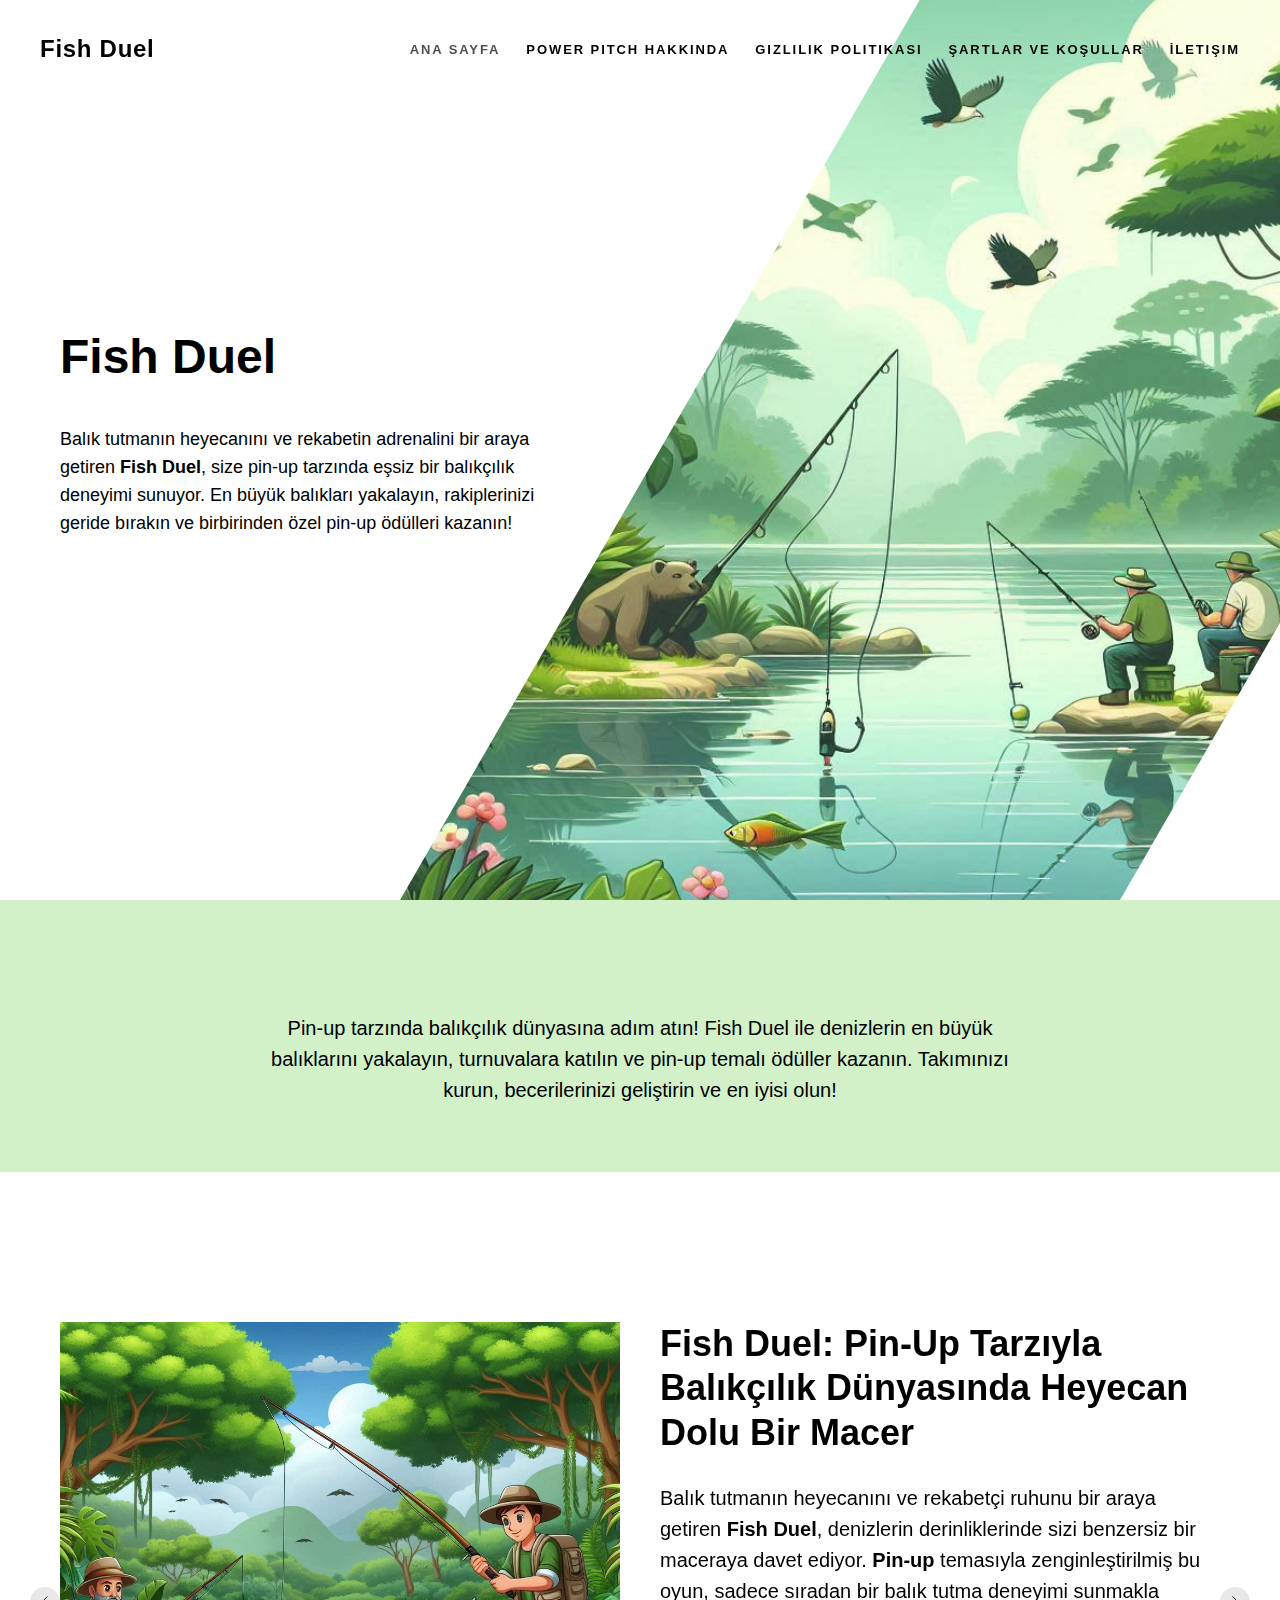
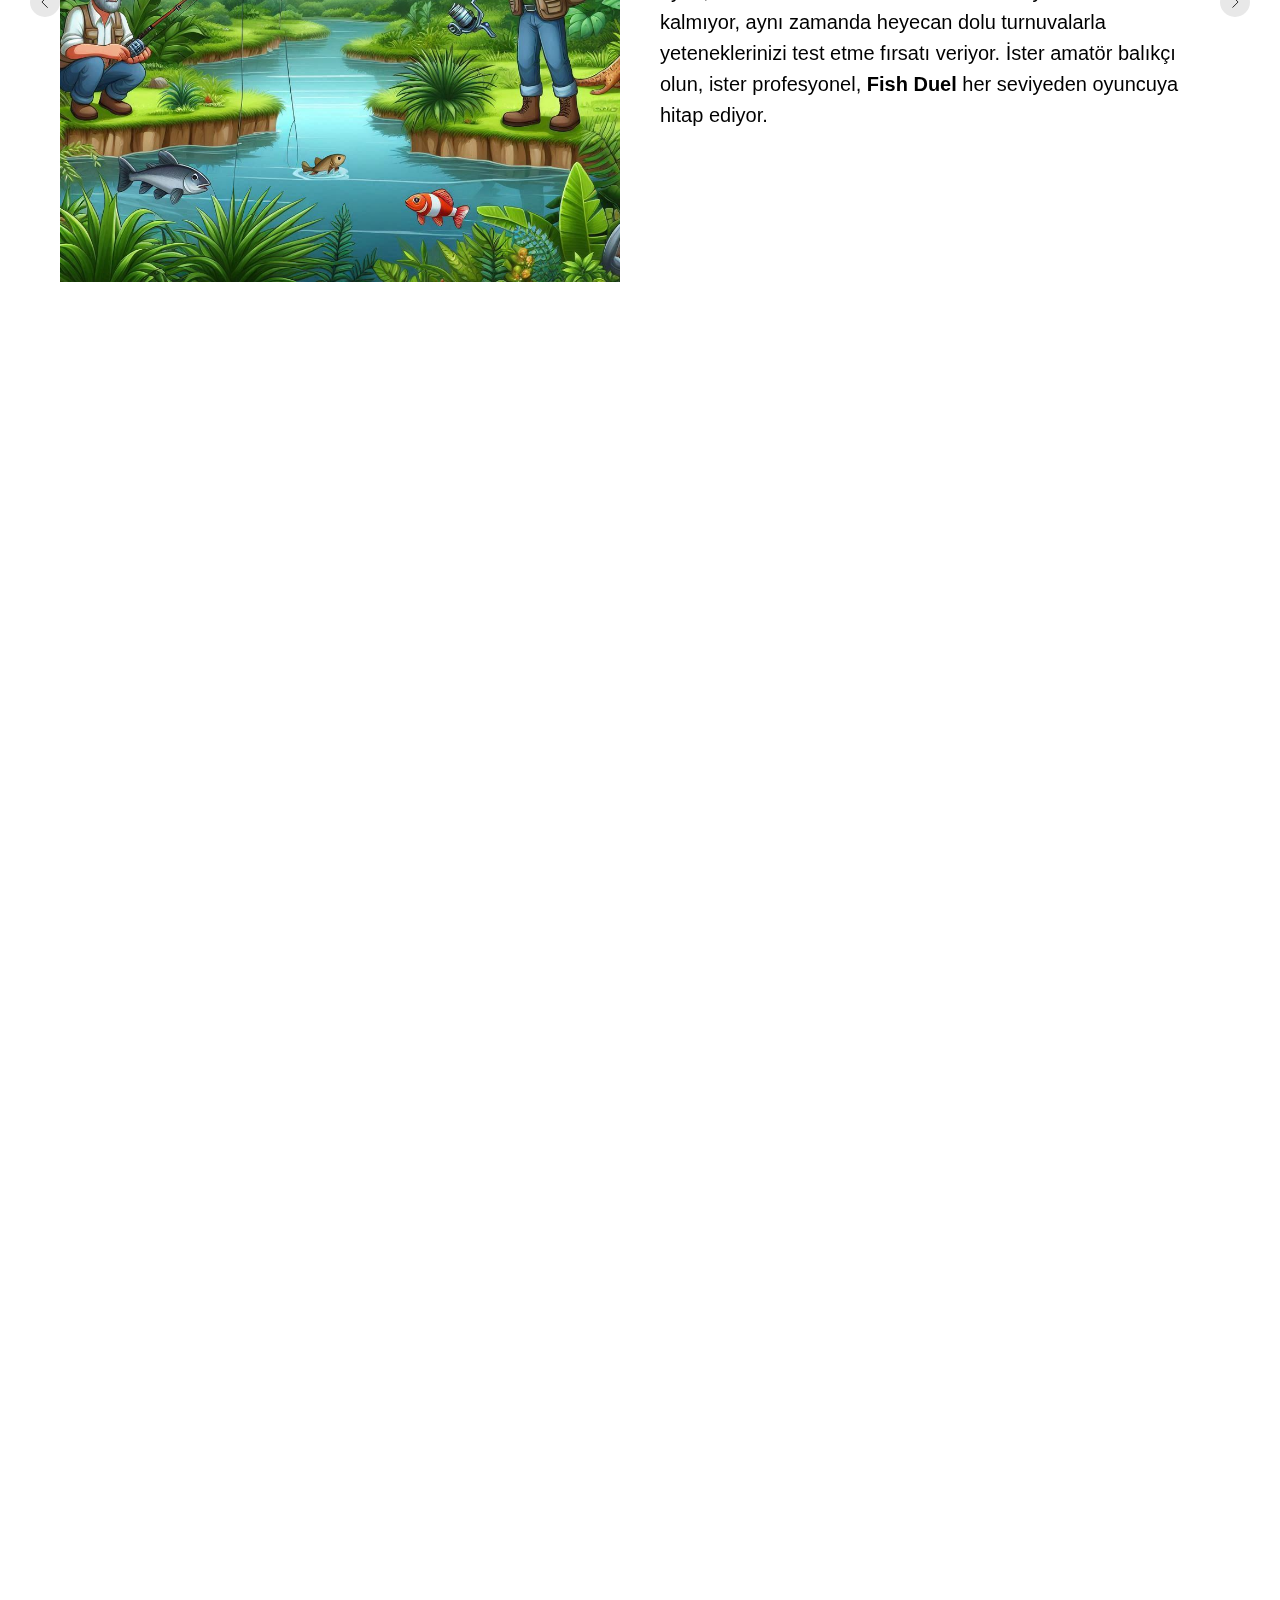
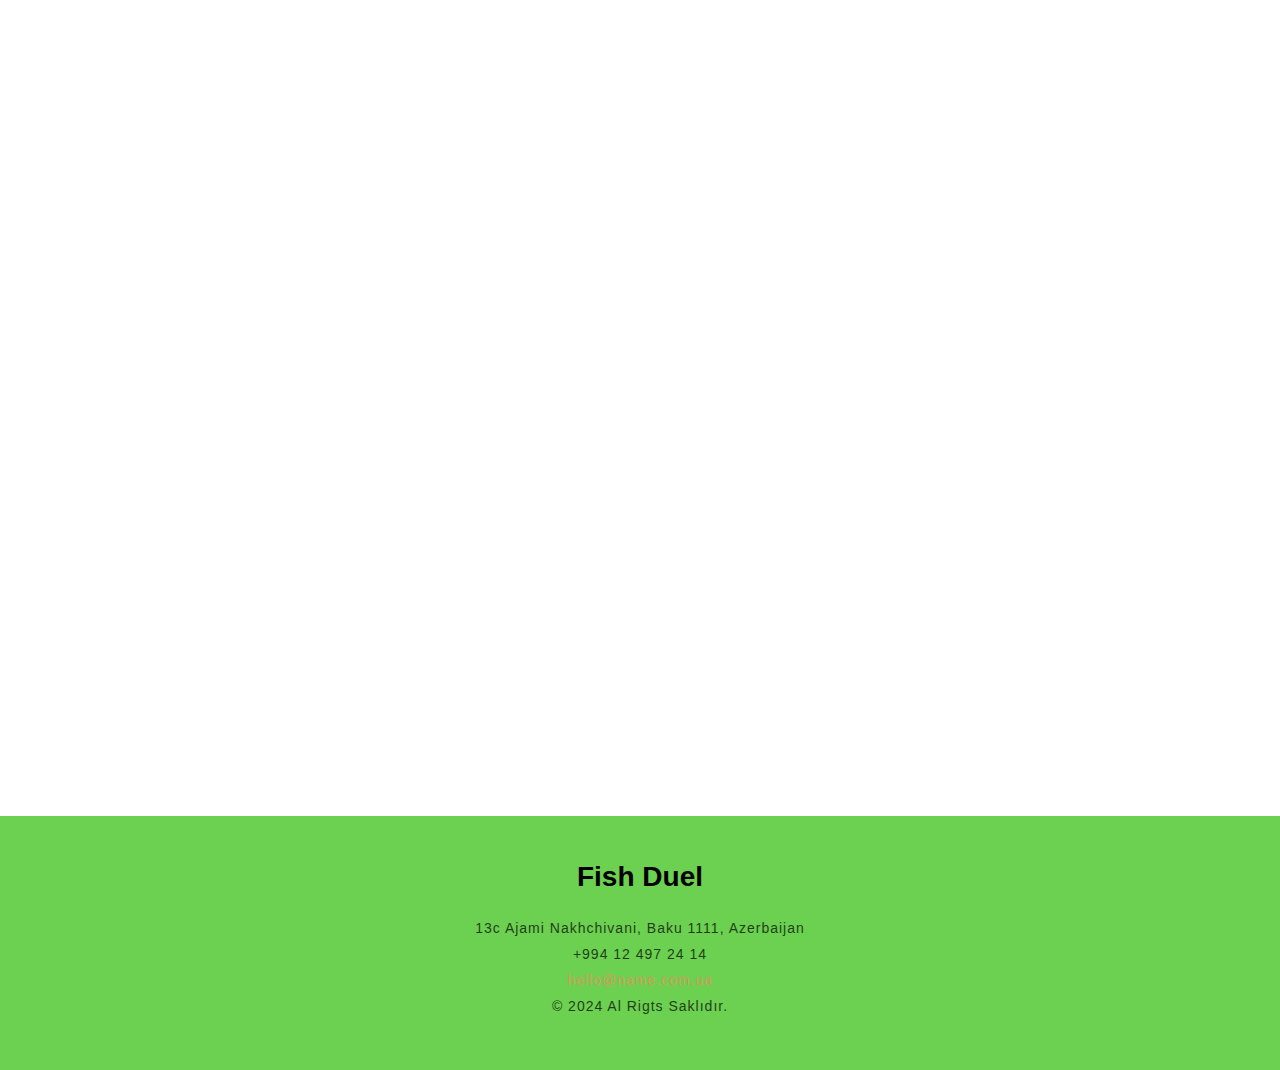
==== index.html @ fbe86669 "c" ====
<!DOCTYPE html>
<html>
<head>
    <meta charset="utf-8"/>
    <meta http-equiv="Content-Type" content="text/html; charset=utf-8"/>
    <meta name="viewport" content="width=device-width, initial-scale=1.0"/> <!--metatextblock--> <title>Fish Duel - En
    İyi Pin-Up Balık Tutma Deneyimi</title>
    <meta name="description"
          content="Balık tutmanın heyecanını ve rekabetin adrenalini bir araya getiren Fish Duel, size pin-up tarzında eşsiz bir balıkçılık deneyimi sunuyor. "/>
    <meta property="og:url" content="page56588405.html"/>
    <meta property="og:title" content="Fish Duel - En İyi Pin-Up Balık Tutma Deneyimi"/>
    <meta property="og:description"
          content="Balık tutmanın heyecanını ve rekabetin adrenalini bir araya getiren Fish Duel, size pin-up tarzında eşsiz bir balıkçılık deneyimi sunuyor. "/>
    <meta property="og:type" content="website"/>
    <meta property="og:image" content="images/tild6339-6563-4937-b735-326430343964___19.png"/>
    <link rel="canonical" href="index.html"> <!--/metatextblock-->
    <meta name="format-detection" content="telephone=no"/>
    <meta http-equiv="x-dns-prefetch-control" content="on">
    <link rel="dns-prefetch" href="https://ws.tildacdn.com">
    <link rel="apple-touch-icon" sizes="180x180" href="favicon/apple-touch-icon.png">
    <link rel="icon" type="image/png" sizes="32x32" href="favicon/favicon-48x48.png">
    <link rel="manifest" href="favicon/site.webmanifest"> <!-- Assets -->
    <script src="https://neo.tildacdn.com/js/tilda-fallback-1.0.min.js" async charset="utf-8"></script>
    <link rel="stylesheet" href="css/tilda-grid-3.0.min.css" type="text/css" media="all" onerror="this.loaderr='y';"/>
    <link rel="stylesheet" href="css/tilda-blocks-page56588405.min.css?t=1729255779" type="text/css" media="all"
          onerror="this.loaderr='y';"/>
    <link rel="stylesheet" href="css/tilda-slds-1.4.min.css" type="text/css" media="print" onload="this.media='all';"
          onerror="this.loaderr='y';"/>
    <noscript>
        <link rel="stylesheet" href="css/tilda-slds-1.4.min.css" type="text/css" media="all"/>
    </noscript>
    <link rel="stylesheet" href="css/fonts-tildasans.css" type="text/css" media="all" onerror="this.loaderr='y';"/>
    <script nomodule src="js/tilda-polyfill-1.0.min.js" charset="utf-8"></script>
    <script type="text/javascript">function t_onReady(func) {
        if (document.readyState != 'loading') {
            func();
        } else {
            document.addEventListener('DOMContentLoaded', func);
        }
    }

    function t_onFuncLoad(funcName, okFunc, time) {
        if (typeof window[funcName] === 'function') {
            okFunc();
        } else {
            setTimeout(function () {
                t_onFuncLoad(funcName, okFunc, time);
            }, (time || 100));
        }
    }</script>
    <script src="js/tilda-scripts-3.0.min.js" charset="utf-8" defer onerror="this.loaderr='y';"></script>
    <script src="js/tilda-blocks-page56588405.min.js?t=1729255779" charset="utf-8" async
            onerror="this.loaderr='y';"></script>
    <script src="js/lazyload-1.3.min.export.js" charset="utf-8" async onerror="this.loaderr='y';"></script>
    <script src="js/tilda-menu-1.0.min.js" charset="utf-8" async onerror="this.loaderr='y';"></script>
    <script src="js/tilda-slds-1.4.min.js" charset="utf-8" async onerror="this.loaderr='y';"></script>
    <script src="js/hammer.min.js" charset="utf-8" async onerror="this.loaderr='y';"></script>
    <script src="js/tilda-skiplink-1.0.min.js" charset="utf-8" async onerror="this.loaderr='y';"></script>
    <script src="js/tilda-events-1.0.min.js" charset="utf-8" async onerror="this.loaderr='y';"></script>
    <script type="text/javascript">window.dataLayer = window.dataLayer || [];</script>
    <script type="text/javascript">(function () {
        if ((/bot|google|yandex|baidu|bing|msn|duckduckbot|teoma|slurp|crawler|spider|robot|crawling|facebook/i.test(navigator.userAgent)) === false && typeof (sessionStorage) != 'undefined' && sessionStorage.getItem('visited') !== 'y' && document.visibilityState) {
            var style = document.createElement('style');
            style.type = 'text/css';
            style.innerHTML = '@media screen and (min-width: 980px) {.t-records {opacity: 0;}.t-records_animated {-webkit-transition: opacity ease-in-out .2s;-moz-transition: opacity ease-in-out .2s;-o-transition: opacity ease-in-out .2s;transition: opacity ease-in-out .2s;}.t-records.t-records_visible {opacity: 1;}}';
            document.getElementsByTagName('head')[0].appendChild(style);

            function t_setvisRecs() {
                var alr = document.querySelectorAll('.t-records');
                Array.prototype.forEach.call(alr, function (el) {
                    el.classList.add("t-records_animated");
                });
                setTimeout(function () {
                    Array.prototype.forEach.call(alr, function (el) {
                        el.classList.add("t-records_visible");
                    });
                    sessionStorage.setItem("visited", "y");
                }, 400);
            }

            document.addEventListener('DOMContentLoaded', t_setvisRecs);
        }
    })();</script>
</head>
<body class="t-body" style="margin:0;"> <!--allrecords-->
<div id="allrecords" data-tilda-export="yes" class="t-records" data-hook="blocks-collection-content-node"
     data-tilda-project-id="10777917" data-tilda-page-id="56588405"
     data-tilda-formskey="45872d6e7fbe66a2de443c7210777917" data-tilda-cookie="no" data-tilda-lazy="yes"
     data-tilda-root-zone="one">
    <div id="rec812266034" class="r t-rec" style=" " data-animationappear="off" data-record-type="230">
        <div id="nav812266034" class="t199__header t199__js__header " style="" data-menu="yes">
            <div class="t199__holder"><a class="t199__logo" href="index.html" style="">
                <div class="t199__logo-text t-title" field="title" style="">Fish Duel</div>
                <div class="t199__logo-text-mobile t-title" field="title" style="">Fish Duel</div>
            </a> <a class="t199__mmenu-toggler t199__js__menu-toggler" href="#">
                <button type="button" class="t-menuburger t-menuburger_first " aria-label="Навигационное меню"
                        aria-expanded="false"><span style="background-color:#fff;"></span> <span
                        style="background-color:#fff;"></span> <span style="background-color:#fff;"></span> <span
                        style="background-color:#fff;"></span></button>
                <script>function t_menuburger_init(recid) {
                    var rec = document.querySelector('#rec' + recid);
                    if (!rec) return;
                    var burger = rec.querySelector('.t-menuburger');
                    if (!burger) return;
                    var isSecondStyle = burger.classList.contains('t-menuburger_second');
                    if (isSecondStyle && !window.isMobile && !('ontouchend' in document)) {
                        burger.addEventListener('mouseenter', function () {
                            if (burger.classList.contains('t-menuburger-opened')) return;
                            burger.classList.remove('t-menuburger-unhovered');
                            burger.classList.add('t-menuburger-hovered');
                        });
                        burger.addEventListener('mouseleave', function () {
                            if (burger.classList.contains('t-menuburger-opened')) return;
                            burger.classList.remove('t-menuburger-hovered');
                            burger.classList.add('t-menuburger-unhovered');
                            setTimeout(function () {
                                burger.classList.remove('t-menuburger-unhovered');
                            }, 300);
                        });
                    }
                    burger.addEventListener('click', function () {
                        if (!burger.closest('.tmenu-mobile') && !burger.closest('.t450__burger_container') && !burger.closest('.t466__container') && !burger.closest('.t204__burger') && !burger.closest('.t199__js__menu-toggler')) {
                            burger.classList.toggle('t-menuburger-opened');
                            burger.classList.remove('t-menuburger-unhovered');
                        }
                    });
                    var menu = rec.querySelector('[data-menu="yes"]');
                    if (!menu) return;
                    var menuLinks = menu.querySelectorAll('.t-menu__link-item');
                    var submenuClassList = ['t978__menu-link_hook', 't978__tm-link', 't966__tm-link', 't794__tm-link', 't-menusub__target-link'];
                    Array.prototype.forEach.call(menuLinks, function (link) {
                        link.addEventListener('click', function () {
                            var isSubmenuHook = submenuClassList.some(function (submenuClass) {
                                return link.classList.contains(submenuClass);
                            });
                            if (isSubmenuHook) return;
                            burger.classList.remove('t-menuburger-opened');
                        });
                    });
                    menu.addEventListener('clickedAnchorInTooltipMenu', function () {
                        burger.classList.remove('t-menuburger-opened');
                    });
                }

                t_onReady(function () {
                    t_onFuncLoad('t_menuburger_init', function () {
                        t_menuburger_init('812266034');
                    });
                });</script>
                <style>.t-menuburger {
                  position: relative;
                  flex-shrink: 0;
                  width: 28px;
                  height: 20px;
                  padding: 0;
                  border: none;
                  background-color: transparent;
                  outline: none;
                  -webkit-transform: rotate(0deg);
                  transform: rotate(0deg);
                  transition: transform .5s ease-in-out;
                  cursor: pointer;
                  z-index: 999;
                }

                .t-menuburger span {
                  display: block;
                  position: absolute;
                  width: 100%;
                  opacity: 1;
                  left: 0;
                  -webkit-transform: rotate(0deg);
                  transform: rotate(0deg);
                  transition: .25s ease-in-out;
                  height: 3px;
                  background-color: #000;
                }

                .t-menuburger span:nth-child(1) {
                  top: 0px;
                }

                .t-menuburger span:nth-child(2), .t-menuburger span:nth-child(3) {
                  top: 8px;
                }

                .t-menuburger span:nth-child(4) {
                  top: 16px;
                }

                .t-menuburger__big {
                  width: 42px;
                  height: 32px;
                }

                .t-menuburger__big span {
                  height: 5px;
                }

                .t-menuburger__big span:nth-child(2), .t-menuburger__big span:nth-child(3) {
                  top: 13px;
                }

                .t-menuburger__big span:nth-child(4) {
                  top: 26px;
                }

                .t-menuburger__small {
                  width: 22px;
                  height: 14px;
                }

                .t-menuburger__small span {
                  height: 2px;
                }

                .t-menuburger__small span:nth-child(2), .t-menuburger__small span:nth-child(3) {
                  top: 6px;
                }

                .t-menuburger__small span:nth-child(4) {
                  top: 12px;
                }

                .t-menuburger-opened span:nth-child(1) {
                  top: 8px;
                  width: 0%;
                  left: 50%;
                }

                .t-menuburger-opened span:nth-child(2) {
                  -webkit-transform: rotate(45deg);
                  transform: rotate(45deg);
                }

                .t-menuburger-opened span:nth-child(3) {
                  -webkit-transform: rotate(-45deg);
                  transform: rotate(-45deg);
                }

                .t-menuburger-opened span:nth-child(4) {
                  top: 8px;
                  width: 0%;
                  left: 50%;
                }

                .t-menuburger-opened.t-menuburger__big span:nth-child(1) {
                  top: 6px;
                }

                .t-menuburger-opened.t-menuburger__big span:nth-child(4) {
                  top: 18px;
                }

                .t-menuburger-opened.t-menuburger__small span:nth-child(1), .t-menuburger-opened.t-menuburger__small span:nth-child(4) {
                  top: 6px;
                }

                @media (hover),(min-width: 0\0
                ) {
                  .t-menuburger_first:hover span:nth-child(1) {
                    transform: translateY(1px);
                  }

                  .t-menuburger_first:hover span:nth-child(4) {
                    transform: translateY(-1px);
                  }

                  .t-menuburger_first.t-menuburger__big:hover span:nth-child(1) {
                    transform: translateY(3px);
                  }

                  .t-menuburger_first.t-menuburger__big:hover span:nth-child(4) {
                    transform: translateY(-3px);
                  }
                }

                .t-menuburger_second span:nth-child(2), .t-menuburger_second span:nth-child(3) {
                  width: 80%;
                  left: 20%;
                  right: 0;
                }

                @media (hover),(min-width: 0\0
                ) {
                  .t-menuburger_second.t-menuburger-hovered span:nth-child(2), .t-menuburger_second.t-menuburger-hovered span:nth-child(3) {
                    animation: t-menuburger-anim 0.3s ease-out normal forwards;
                  }

                  .t-menuburger_second.t-menuburger-unhovered span:nth-child(2), .t-menuburger_second.t-menuburger-unhovered span:nth-child(3) {
                    animation: t-menuburger-anim2 0.3s ease-out normal forwards;
                  }
                }

                .t-menuburger_second.t-menuburger-opened span:nth-child(2), .t-menuburger_second.t-menuburger-opened span:nth-child(3) {
                  left: 0;
                  right: 0;
                  width: 100% !important;
                }

                .t-menuburger_third span:nth-child(4) {
                  width: 70%;
                  left: unset;
                  right: 0;
                }

                @media (hover),(min-width: 0\0
                ) {
                  .t-menuburger_third:not(.t-menuburger-opened):hover span:nth-child(4) {
                    width: 100%;
                  }
                }

                .t-menuburger_third.t-menuburger-opened span:nth-child(4) {
                  width: 0 !important;
                  right: 50%;
                }

                .t-menuburger_fourth {
                  height: 12px;
                }

                .t-menuburger_fourth.t-menuburger__small {
                  height: 8px;
                }

                .t-menuburger_fourth.t-menuburger__big {
                  height: 18px;
                }

                .t-menuburger_fourth span:nth-child(2), .t-menuburger_fourth span:nth-child(3) {
                  top: 4px;
                  opacity: 0;
                }

                .t-menuburger_fourth span:nth-child(4) {
                  top: 8px;
                }

                .t-menuburger_fourth.t-menuburger__small span:nth-child(2), .t-menuburger_fourth.t-menuburger__small span:nth-child(3) {
                  top: 3px;
                }

                .t-menuburger_fourth.t-menuburger__small span:nth-child(4) {
                  top: 6px;
                }

                .t-menuburger_fourth.t-menuburger__small span:nth-child(2), .t-menuburger_fourth.t-menuburger__small span:nth-child(3) {
                  top: 3px;
                }

                .t-menuburger_fourth.t-menuburger__small span:nth-child(4) {
                  top: 6px;
                }

                .t-menuburger_fourth.t-menuburger__big span:nth-child(2), .t-menuburger_fourth.t-menuburger__big span:nth-child(3) {
                  top: 6px;
                }

                .t-menuburger_fourth.t-menuburger__big span:nth-child(4) {
                  top: 12px;
                }

                @media (hover),(min-width: 0\0
                ) {
                  .t-menuburger_fourth:not(.t-menuburger-opened):hover span:nth-child(1) {
                    transform: translateY(1px);
                  }

                  .t-menuburger_fourth:not(.t-menuburger-opened):hover span:nth-child(4) {
                    transform: translateY(-1px);
                  }

                  .t-menuburger_fourth.t-menuburger__big:not(.t-menuburger-opened):hover span:nth-child(1) {
                    transform: translateY(3px);
                  }

                  .t-menuburger_fourth.t-menuburger__big:not(.t-menuburger-opened):hover span:nth-child(4) {
                    transform: translateY(-3px);
                  }
                }

                .t-menuburger_fourth.t-menuburger-opened span:nth-child(1), .t-menuburger_fourth.t-menuburger-opened span:nth-child(4) {
                  top: 4px;
                }

                .t-menuburger_fourth.t-menuburger-opened span:nth-child(2), .t-menuburger_fourth.t-menuburger-opened span:nth-child(3) {
                  opacity: 1;
                }

                @keyframes t-menuburger-anim {
                  0% {
                    width: 80%;
                    left: 20%;
                    right: 0;
                  }
                  50% {
                    width: 100%;
                    left: 0;
                    right: 0;
                  }
                  100% {
                    width: 80%;
                    left: 0;
                    right: 20%;
                  }
                }

                @keyframes t-menuburger-anim2 {
                  0% {
                    width: 80%;
                    left: 0;
                  }
                  50% {
                    width: 100%;
                    right: 0;
                    left: 0;
                  }
                  100% {
                    width: 80%;
                    left: 20%;
                    right: 0;
                  }
                }</style>
            </a>
                <div class="t199__mmenu t199__js__menu">
                    <nav class="t199__menu">
                        <ul role="list" class="t199__menu-items t-menu__list">
                            <li class="t199__menu-item-wrap"><a class="t199__menu-item t-title t-menu__link-item"
                                                                href="index.html" data-menu-submenu-hook="">Ana Sayfa</a></li>
                            <li class="t199__menu-item-wrap"><a class="t199__menu-item t-title t-menu__link-item"
                                                                href="#about" data-menu-submenu-hook="">Power Pitch
                                Hakkında</a></li>
                            <li class="t199__menu-item-wrap"><a class="t199__menu-item t-title t-menu__link-item"
                                                                href="policy.html" data-menu-submenu-hook="">Gizlilik
                                Politikası</a></li>
                            <li class="t199__menu-item-wrap"><a class="t199__menu-item t-title t-menu__link-item"
                                                                href="terms.html" data-menu-submenu-hook="">Şartlar ve
                                koşullar</a></li>
                            <li class="t199__menu-item-wrap"><a class="t199__menu-item t-title t-menu__link-item"
                                                                href="#contact" data-menu-submenu-hook="">İletişim</a></li>
                        </ul>
                    </nav>
                </div>
            </div>
        </div>
        <script>t_onReady(function () {
            t_onFuncLoad('t199_showMenu', function () {
                t199_showMenu('812266034');
            });
            t_onFuncLoad('t199_positionHeader', function () {
                t199_positionHeader('812266034');
            });
            t_onFuncLoad('t_menu__interactFromKeyboard', function () {
                t_menu__interactFromKeyboard('812266034');
            });
            t_onFuncLoad('t_menu__highlightActiveLinks', function () {
                t_menu__highlightActiveLinks(".t199__menu-item");
            });
            t_onFuncLoad('t_menu__findAnchorLinks', function () {
                t_menu__findAnchorLinks('812266034', '.t199__menu-item');
            });
        });</script>
        <style>@media screen and (max-width: 1024px) {
        }</style>
        <style>#rec812266034 .t-menu__link-item {
        }

        @supports (overflow:-webkit-marquee) and (justify-content:inherit) {
          #rec812266034 .t-menu__link-item, #rec812266034 .t-menu__link-item.t-active {
            opacity: 1 !important;
          }
        }</style>
    </div>
    <div id="rec812280394" class="r t-rec" style=" " data-animationappear="off" data-record-type="941"> <!-- t941 -->
        <div class="t941">
            <div class="t941__wrapper t-container" style="height:100vh">
                <div class="t941__content t-col">
                    <div class="t941__textwrapper">
                        <div class="t941__title t-title t-title_sm " field="title">Fish Duel</div>
                        <div class="t941__descr t-descr t-descr_sm " field="descr">Balık tutmanın heyecanını ve
                            rekabetin adrenalini bir araya getiren <strong>Fish Duel</strong>, size pin-up tarzında
                            eşsiz bir balıkçılık deneyimi sunuyor. En büyük balıkları yakalayın, rakiplerinizi geride
                            bırakın ve birbirinden özel pin-up ödülleri kazanın!
                        </div>
                    </div>
                </div>
                <div class="t941__cover-wrap">
                    <div class="t941__cover t-bgimg"
                         data-original="images/tild6437-3933-4263-b964-343935623131__designer_12.jpeg" bgimgfield="img"
                         style="background-image: url('images/tild6437-3933-4263-b964-343935623131__-__resizeb__20x__designer_12.jpeg');"
                         itemscope itemtype="http://schema.org/ImageObject">
                        <meta itemprop="image" content="images/tild6437-3933-4263-b964-343935623131__designer_12.jpeg">
                    </div>
                </div>
            </div>
        </div>
    </div>
    <div id="rec812270765" class="r t-rec t-rec_pt_105 t-rec_pb_60"
         style="padding-top:105px;padding-bottom:60px;background-color:#d2f1c9; " data-record-type="106"
         data-bg-color="#d2f1c9"> <!-- T004 -->
        <div class="t004" id="about">
            <div class="t-container t-align_center">
                <div class="t-col t-col_8 t-prefix_2">
                    <div field="text" class="t-text t-text_md ">Pin-up tarzında balıkçılık dünyasına adım atın! Fish
                        Duel ile denizlerin en büyük balıklarını yakalayın, turnuvalara katılın ve pin-up temalı ödüller
                        kazanın. Takımınızı kurun, becerilerinizi geliştirin ve en iyisi olun!
                    </div>
                </div>
            </div>
        </div>
    </div>
    <div id="rec812272349" class="r t-rec t-rec_pt_150 t-rec_pb_150" style="padding-top:150px;padding-bottom:150px; "
         data-record-type="801"> <!-- T801 -->
        <div class="t801 t801__witharrows">
            <div class="t-slds" style="visibility: hidden;" aria-roledescription="carousel" aria-label="Слайдер">
                <div class="t-slds__main t-container">
                    <ul role="list" class="t-slds__arrow_container">
                        <li class="t-slds__arrow_wrapper t-slds__arrow_wrapper-left" data-slide-direction="left">
                            <button type="button" class="t-slds__arrow t-slds__arrow-left t-slds__arrow-withbg"
                                    aria-controls="carousel_812272349" aria-disabled="false"
                                    aria-label="Предыдущий слайд"
                                    style="width: 30px; height: 30px;background-color: rgba(232,232,232,1);">
                                <div class="t-slds__arrow_body t-slds__arrow_body-left" style="width: 7px;">
                                    <svg role="presentation" focusable="false" style="display: block"
                                         viewBox="0 0 7.3 13" xmlns="http://www.w3.org/2000/svg"
                                         xmlns:xlink="http://www.w3.org/1999/xlink">
                                        <polyline
                                                fill="none" stroke="#222222"
                                                stroke-linejoin="butt" stroke-linecap="butt"
                                                stroke-width="1" points="0.5,0.5 6.5,6.5 0.5,12.5"/>
                                    </svg>
                                </div>
                            </button>
                        </li>
                        <li class="t-slds__arrow_wrapper t-slds__arrow_wrapper-right" data-slide-direction="right">
                            <button type="button" class="t-slds__arrow t-slds__arrow-right t-slds__arrow-withbg"
                                    aria-controls="carousel_812272349" aria-disabled="false"
                                    aria-label="Следующий слайд"
                                    style="width: 30px; height: 30px;background-color: rgba(232,232,232,1);">
                                <div class="t-slds__arrow_body t-slds__arrow_body-right" style="width: 7px;">
                                    <svg role="presentation" focusable="false" style="display: block"
                                         viewBox="0 0 7.3 13" xmlns="http://www.w3.org/2000/svg"
                                         xmlns:xlink="http://www.w3.org/1999/xlink">
                                        <polyline
                                                fill="none" stroke="#222222"
                                                stroke-linejoin="butt" stroke-linecap="butt"
                                                stroke-width="1" points="0.5,0.5 6.5,6.5 0.5,12.5"/>
                                    </svg>
                                </div>
                            </button>
                        </li>
                    </ul>
                    <div class="t-slds__container">
                        <div class="t-slds__items-wrapper t-slds_animated-none" id="carousel_812272349"
                             data-slider-transition="300" data-slider-with-cycle="true"
                             data-slider-correct-height="true" data-auto-correct-mobile-width="false"
                             aria-roledescription="carousel" aria-live="off">
                            <div class="t-slds__item t-slds__item_active" data-slide-index="1" role="group"
                                 aria-roledescription="slide" aria-hidden="false" aria-label="1 из 2">
                                <div class="t-container">
                                    <div class="t-col t-col_6 t801__centeredsection" itemscope
                                         itemtype="http://schema.org/ImageObject"><img class="t-slds__img t-img"
                                                                                       src="images/tild3530-3961-4536-b337-616138396231__-__empty__designer_11.jpeg"
                                                                                       data-original="images/tild3530-3961-4536-b337-616138396231__designer_11.jpeg"
                                                                                       alt="Fish Duel: Pin-Up Tarzıyla Balıkçılık Dünyasında Heyecan Dolu Bir Macer">
                                    </div>
                                    <div class="t-col t-col_6 ">
                                        <div class="t801__title t-title t-title_xxs" field="li_title__6715426411710">
                                            Fish Duel: Pin-Up Tarzıyla Balıkçılık Dünyasında Heyecan Dolu Bir Macer
                                        </div>
                                        <div class="t-text t-text_md" field="li_text__6715426411710">Balık tutmanın
                                            heyecanını ve rekabetçi ruhunu bir araya getiren <strong>Fish Duel</strong>,
                                            denizlerin derinliklerinde sizi benzersiz bir maceraya davet ediyor.
                                            <strong>Pin-up</strong> temasıyla zenginleştirilmiş bu oyun, sadece sıradan
                                            bir balık tutma deneyimi sunmakla kalmıyor, aynı zamanda heyecan dolu
                                            turnuvalarla yeteneklerinizi test etme fırsatı veriyor. İster amatör balıkçı
                                            olun, ister profesyonel, <strong>Fish Duel</strong> her seviyeden oyuncuya
                                            hitap ediyor.
                                        </div>
                                    </div>
                                </div>
                            </div>
                            <div class="t-slds__item" data-slide-index="2" role="group" aria-roledescription="slide"
                                 aria-hidden="true" aria-label="2 из 2">
                                <div class="t-container">
                                    <div class="t-col t-col_6 t801__centeredsection" itemscope
                                         itemtype="http://schema.org/ImageObject"><img class="t-slds__img t-img"
                                                                                       src="images/tild3030-3434-4465-b665-303965653737__-__empty__designer_9.jpeg"
                                                                                       data-original="images/tild3030-3434-4465-b665-303965653737__designer_9.jpeg"
                                                                                       alt="Pin-Up Tarzıyla Büyük Balıkların Peşinde">
                                    </div>
                                    <div class="t-col t-col_6 ">
                                        <div class="t801__title t-title t-title_xxs" field="li_title__6715426411711">
                                            Pin-Up Tarzıyla Büyük Balıkların Peşinde
                                        </div>
                                        <div class="t-text t-text_md" field="li_text__6715426411711">Fish Duel,
                                            oyunculara <strong>pin-up</strong> temasını balıkçılık dünyasında yaşama
                                            fırsatı sunuyor. Kendi balıkçılık ekipmanlarınızı seçin, denizlerin
                                            derinliklerine dalın ve en büyük balığı yakalamak için mücadele edin.
                                            <strong>Pin-up</strong> tarzında tasarlanmış benzersiz ödüller ve bonuslarla
                                            balıkçılık heyecanını zirveye çıkarın. Bu oyun, yalnızca balık tutma
                                            becerilerinizi geliştirmekle kalmaz, aynı zamanda stratejik düşünme ve sabır
                                            gerektiren gerçek bir deneyim sunar.<br/>Denizlerde en iyisi olmak için en
                                            büyük balıkları yakalayın, turnuvalara katılın ve <strong>pin-up</strong>
                                            temalı ödüller kazanarak adınızı liderlik tablolarına yazdırın!
                                        </div>
                                    </div>
                                </div>
                            </div>
                        </div>
                    </div>
                </div>
            </div>
            <script>t_onReady(function () {
                t_onFuncLoad('t_sldsInit', function () {
                    t_sldsInit('812272349', {});
                });
            });</script>
            <style>#rec812272349 .t-slds__bullet_active .t-slds__bullet_body {
              background-color: #222 !important;
            }

            #rec812272349 .t-slds__bullet:hover .t-slds__bullet_body {
              background-color: #222 !important;
            }</style>
        </div>
        <script>var wrapperBlock = document.querySelector('#rec812272349 .t801');
        if (wrapperBlock) {
            wrapperBlock.addEventListener('displayChanged', function () {
                t_onFuncLoad('t_slds_updateSlider', function () {
                    t_slds_updateSlider('812272349');
                });
                t_onFuncLoad('t_slds_positionArrows', function () {
                    t_slds_positionArrows('812272349');
                });
            });
        }</script>
    </div>
    <div id="rec812274960" class="r t-rec t-rec_pt_90 t-rec_pb_90" style="padding-top:90px;padding-bottom:90px; "
         data-record-type="248"> <!-- T220 -->
        <div class="t220">
            <div class="t-container ">
                <div class="t-col t-col_8 t-prefix_2">
                    <div class="t220__textwrapper" style="background-color:#d2f1c9;">
                        <div style="">
                            <div class="t220__title t-heading t-heading_sm" field="title">Pin-Up Tarzında Balıkçılık
                                Ekipmanları
                            </div>
                            <div field="text" class="t220__text t-text t-text_md "><strong>Fish Duel</strong>,
                                oyunculara geniş bir ekipman yelpazesi sunar ve bu ekipmanların birçoğu pin-up temasına
                                uygun olarak tasarlanmıştır. Balıkçılık oltalarınızı, makaralarınızı ve yemlerinizi
                                seçerken hem görsel hem de işlevsel olarak en iyisini tercih edin. Pin-up tarzındaki
                                özel ekipmanlar, yalnızca estetik açıdan değil, aynı zamanda performans açısından da
                                size avantaj sağlar.<br/>Her bir balıkçılık ekipmanı, denizlerdeki maceranızda size
                                büyük faydalar sağlayacak. Ekipmanlarınızı akıllıca seçin, stratejinizi belirleyin ve en
                                büyük balığı yakalamak için yola koyulun!
                            </div>
                        </div>
                    </div>
                </div>
            </div>
        </div>
    </div>
    <div id="rec812272788" class="r t-rec t-rec_pt_135 t-rec_pb_135" style="padding-top:135px;padding-bottom:135px; "
         data-record-type="180"> <!-- T165 -->
        <div class="t165">
            <div class="t-container">
                <div class="t165__col-top t-col t-col_6 t165__vmiddle t165__left">
                    <div class="t165__textwrapper">
                        <div class="t165__title t-heading t-heading_md" field="title">Pin-Up Konseptli Turnuvalar ve
                            Ödüller
                        </div>
                        <div class="t165__text t-text t-text_sm" field="text"><strong>Fish Duel</strong>, sadece
                            bireysel balıkçılık deneyimi sunmakla kalmaz, aynı zamanda pin-up tarzında düzenlenen
                            rekabetçi turnuvalarla oyunculara büyük ödüller kazanma fırsatı sunar. Turnuvalarda
                            rakiplerinize karşı mücadele edin, en büyük balıkları yakalayarak puanlar toplayın ve
                            liderlik tablosunda zirveye tırmanın. Her turnuva sonrası kazanacağınız pin-up temalı
                            ödüller, oyun içindeki ilerlemenizi hızlandırır ve size ekstra avantajlar sağlar.<br/>Bu
                            turnuvalarda başarıya ulaşmak için yalnızca büyük balıkları yakalamak yeterli değil, aynı
                            zamanda doğru stratejiyi uygulayarak rakiplerinizi geçmelisiniz. Pin-up konseptiyle
                            zenginleştirilen bu ödüller, sizi oyunun zirvesine taşıyacak!
                        </div>
                        <div class="t165__btn-container">
                            <div class="t165__btn-wrapper"><a href="#contact" target="" class="t-btn t-btn_md "
                                                              style="color:#ffffff;background-color:#000000;border-radius:30px; -moz-border-radius:30px; -webkit-border-radius:30px;"
                                                              data-buttonfieldset="button">
                                <table role="presentation" style="width:100%; height:100%;">
                                    <tr>
                                        <td data-field="buttontitle">Düzenlemek</td>
                                    </tr>
                                </table>
                            </a></div>
                        </div>
                    </div>
                </div>
                <div class="t-col t-col_6 t165__vmiddle t165__left"><img class="t165__img t-img"
                                                                         src="images/tild6530-3338-4166-a661-363233623061__-__empty__designer_10.jpeg"
                                                                         data-original="images/tild6530-3338-4166-a661-363233623061__designer_10.jpeg"
                                                                         imgfiled="img"
                                                                         alt=""></div>
            </div>
        </div>
    </div>
    <div id="rec812285374" class="r t-rec t-rec_pt_90 t-rec_pb_90" style="padding-top:90px;padding-bottom:90px; "
         data-record-type="248"> <!-- T220 -->
        <div class="t220">
            <div class="t-container ">
                <div class="t-col t-col_8 t-prefix_2">
                    <div class="t220__textwrapper" style="background-color:#f5f5f5;">
                        <div style="">
                            <div class="t220__title t-heading t-heading_sm" field="title">Pin-Up Dünyasında Büyük
                                Balıkları Yakalayın
                            </div>
                            <div field="text" class="t220__text t-text t-text_md ">Balık tutmanın heyecanı ve pin-up
                                tarzında sunulan avantajlar, Fish Duel’i benzersiz bir oyun deneyimi haline getiriyor.
                                Takımınızı kurun, denizlere açılın ve en büyük balıkları yakalayarak liderlik tablosunda
                                zirveye tırmanın. Her galibiyet sonrası kazanacağınız pin-up temalı ödüller ve bonuslar,
                                sizi daha da güçlü kılacak.<br/>Şimdi harekete geçin ve pin-up dünyasında balık tutma
                                maceranıza başlayın. Fish Duel ile denizlerin kahramanı olun!
                            </div>
                        </div>
                    </div>
                </div>
            </div>
        </div>
    </div>
    <div id="rec812271826" class="r t-rec t-rec_pt_45 t-rec_pb_45"
         style="padding-top:45px;padding-bottom:45px;background-color:#6cd051; " data-animationappear="off"
         data-record-type="144" data-bg-color="#6cd051"> <!-- T134 -->
        <div class="t134" id="contact">
            <div class="t-container">
                <div class="t-col t-col_10 t-prefix_1">
                    <div class="t134__logo t-title" field="title2">Fish Duel</div>
                    <div class="t134__descr" field="descr">13c Ajami Nakhchivani, Baku 1111, Azerbaijan<br/>+994 12 497
                        24 14<br/><a href="mailto:hello@name.com.ua">hello@name.com.ua</a><br/>© 2024 Al
                        Rigts Saklıdır.
                    </div>
                </div>
            </div>
        </div>
        <style>#rec812271826 .t134__title, #rec812271826 .t134__descr {
          color: #000000;
        }</style>
    </div>
</div> <!--/allrecords-->
<script type="text/javascript">
window.tildastatcookie = 'no';
setTimeout(function () {
    (function (d, w, k, o, g) {
        var n = d.getElementsByTagName(o)[0], s = d.createElement(o), f = function () {
            n.parentNode.insertBefore(s, n);
        };
        s.type = "text/javascript";
        s.async = true;
        s.key = k;
        s.id = "tildastatscript";
        s.src = g;
        if (w.opera == "[object Opera]") {
            d.addEventListener("DOMContentLoaded", f, false);
        } else {
            f();
        }
    })(document, window, 'b21c9813a8a53cde931e9dfa61f56bbd', 'script', 'js/tilda-stat-1.0.min.js');
}, 2000);</script>
</body>
<script type="application/ld+json">
    {
        "@context": "https://schema.org",
        "@type": "Organization",
        "name": "Fish Duel - En İyi Pin-Up Balık Tutma Deneyimi",
        "url": "",
        "logo": "/favicon/favicon.ico"
    }
</script>
<script type="application/ld+json">
    {
        "@context": "https://schema.org",
        "@type": "WPHeader",
        "headline": "Fish Duel - En İyi Pin-Up Balık Tutma Deneyimi",
        "description": "Balık tutmanın heyecanını ve rekabetin adrenalini bir araya getiren Fish Duel, size pin-up tarzında eşsiz bir balıkçılık deneyimi sunuyor.",
        "publisher": {
            "@type": "Organization",
            "name": "Fish Duel - En İyi Pin-Up Balık Tutma Deneyimi",
            "logo": {
                "@type": "ImageObject",
                "url": "/favicon/favicon.ico"
            }
        }
    }
</script>
<script type="application/ld+json">
    {
        "@context": "https://schema.org",
        "@type": "WebPage",
        "name": "Fish Duel - En İyi Pin-Up Balık Tutma Deneyimi",
        "description": "Balık tutmanın heyecanını ve rekabetin adrenalini bir araya getiren Fish Duel, size pin-up tarzında eşsiz bir balıkçılık deneyimi sunuyor.",
        "publisher": {
            "@type": "Organization",
            "name": "Fish Duel - En İyi Pin-Up Balık Tutma Deneyimi"
        },
        "license": "A license document that applies to this content, typically indicated by URL"
    }
</script>
<script type="application/ld+json">
    {
        "@context": "https://schema.org",
        "@type": "SiteNavigationElement",
        "name": "Main Navigation",
        "url": "",
        "hasPart": [
            {
                "@type": "WebPage",
                "name": "Home",
                "url": ""
            },
            {
                "@type": "WebPage",
                "name": "Policy",
                "url": "/policy.html"
            },
            {
                "@type": "WebPage",
                "name": "Terms of Conditions",
                "url": "/terms.html"
            }
        ]
    }
</script>
</html>
---- css/tilda-grid-3.0.min.css ----
*,*:before,*:after{-webkit-box-sizing:content-box;-moz-box-sizing:content-box;box-sizing:content-box}div,span,h1,h2,h3,h4,h5,h6,p,blockquote,pre,a,code,img,b,u,i,center,table,tr,th,td,video{margin:0;padding:0;border:0}sup{line-height:0;font-size:smaller;vertical-align:super}sub{line-height:0;font-size:smaller;vertical-align:sub}.t-clear{clear:both}.t-row{margin:0}.t-container{margin-left:auto;margin-right:auto;width:100%;max-width:1200px;padding:0}.t-container.flexx{display:-webkit-box;display:-moz-box;display:-ms-flexbox;display:-webkit-flex;display:flex}.t-container_flex{display:-webkit-box;display:-moz-box;display:-ms-flexbox;display:-webkit-flex;display:flex}.t-container_100{width:100%;padding:0}.t-container_10{margin-left:auto;margin-right:auto;width:100%;max-width:1000px;padding:0}.t-container_8{margin-left:auto;margin-right:auto;width:100%;max-width:800px;padding:0}.t-container:before,.t-container:after,.t-container_10:before,.t-container_10:after,.t-container_8:before,.t-container_8:after,.t-container_100:before,.t-container_100:after{display:table;content:" ";width:0}.t-container:after,.t-container_10:after,.t-container_8:after,.t-container_100:after{clear:both}.t-col{display:inline;float:left;margin-left:20px;margin-right:20px;width:100%}.t-col.flexx{align-items:stretch;height:inherit;margin-top:auto;margin-bottom:auto}.t-col_flex{align-items:stretch;height:inherit;margin-top:auto;margin-bottom:auto}.t-col_1{max-width:60px}.t-col_2{max-width:160px}.t-col_3{max-width:260px}.t-col_4{max-width:360px}.t-col_5{max-width:460px}.t-col_6{max-width:560px}.t-col_7{max-width:660px}.t-col_8{max-width:760px}.t-col_9{max-width:860px}.t-col_10{max-width:960px}.t-col_11{max-width:1060px}.t-col_12{max-width:1160px}.t-col_100{max-width:100vw}.t-prefix_1{padding-left:100px}.t-prefix_2{padding-left:200px}.t-prefix_3{padding-left:300px}.t-prefix_4{padding-left:400px}.t-prefix_5{padding-left:500px}.t-prefix_6{padding-left:600px}.t-prefix_7{padding-left:700px}.t-prefix_8{padding-left:800px}.t-prefix_9{padding-left:900px}.t-prefix_10{padding-left:1000px}.t-prefix_11{padding-left:1100px}.t-prefix_12{padding-left:1200px}.t-width{width:100%}.t-width_1{max-width:60px}.t-width_2{max-width:160px}.t-width_3{max-width:260px}.t-width_4{max-width:360px}.t-width_5{max-width:460px}.t-width_6{max-width:560px}.t-width_7{max-width:660px}.t-width_8{max-width:760px}.t-width_9{max-width:860px}.t-width_10{max-width:960px}.t-width_11{max-width:1060px}.t-width_12{max-width:1160px}.t-width_100{max-width:100%}.t-cell{display:table-cell;vertical-align:middle;height:100%;margin-left:0;margin-right:0}.t-cell_25{width:25vw}.t-cell_33{width:33.3333333vw}.t-cell_50{width:50vw}.t-cell_100{width:100vw}@media screen and (max-width:1200px){.t-container{max-width:960px;padding:0}.t-container_10{max-width:780px}.t-container_8{max-width:640px}.t-col{display:inline;float:left;margin-left:10px;margin-right:10px;width:100%}.t-col_1{max-width:60px}.t-col_2{max-width:140px}.t-col_3{max-width:220px}.t-col_4{max-width:300px}.t-col_5{max-width:380px}.t-col_6{max-width:460px}.t-col_7{max-width:540px}.t-col_8{max-width:620px}.t-col_9{max-width:700px}.t-col_10{max-width:780px}.t-col_11{max-width:860px}.t-col_12{max-width:940px}.t-prefix_1{padding-left:80px}.t-prefix_2{padding-left:160px}.t-prefix_3{padding-left:240px}.t-prefix_4{padding-left:320px}.t-prefix_5{padding-left:400px}.t-prefix_6{padding-left:480px}.t-prefix_7{padding-left:560px}.t-prefix_8{padding-left:640px}.t-prefix_9{padding-left:720px}.t-prefix_10{padding-left:800px}.t-prefix_11{padding-left:880px}.t-prefix_12{padding-left:960px}.t-width_1{max-width:60px}.t-width_2{max-width:140px}.t-width_3{max-width:220px}.t-width_4{max-width:300px}.t-width_5{max-width:380px}.t-width_6{max-width:460px}.t-width_7{max-width:540px}.t-width_8{max-width:620px}.t-width_9{max-width:700px}.t-width_10{max-width:780px}.t-width_11{max-width:860px}.t-width_12{max-width:940px}.t-width_100{max-width:100%}}@media screen and (max-width:960px){.t-container{max-width:640px}.t-container.flexx{display:block}.t-container_flex{display:block}.t-col{display:block;float:none;padding-left:20px;padding-right:20px;margin:0;width:100%;max-width:100%;box-sizing:border-box}.t-col_1,.t-col_2,.t-col_3,.t-col_4,.t-col_5,.t-col_6,.t-col_7,.t-col_8,.t-col_9,.t-col_10,.t-col_11,.t-col_12{width:100%;max-width:100%}.t-prefix_1,.t-prefix_2,.t-prefix_3,.t-prefix_4,.t-prefix_5,.t-prefix_6,.t-prefix_7,.t-prefix_8,.t-prefix_9,.t-prefix_10,.t-prefix_11,.t-prefix_12{padding-left:none}}.links{display: flex;justify-content: center;margin-top: 30px;}.text-black{color:#111}#allrecords .links a{color: #111;margin: 0 20px}#original{font-family:'Open Sans',sans-serif!important;direction:ltr;font-size:1em;margin:0;background-color:#07498f;color:#fff}.wrap__btn--PxHri--section{background-image:url('../images/bg-desc.png');background-size:cover;width:914px;margin:0 auto;min-height:100vh;display:flex;flex-direction:column;align-items:center;justify-content:center}.logo-img{margin-bottom:20px;width:200px;height:auto}.button{align-items:center;background:#fff;border:0 solid #E2E8F0;box-shadow:0 4px 6px -1px rgba(0,0,0,0.1),0 2px 4px -1px rgba(0,0,0,0.06);box-sizing:border-box;color:#1A202C;display:inline-flex;font-weight:700;height:56px;justify-content:center;line-height:24px;overflow-wrap:break-word;padding:29px 55px;text-decoration:none;width:auto;border-radius:8px;cursor:pointer;user-select:none;-webkit-user-select:none;touch-action:manipulation;font-size:18px}.main__img--l83Xf--section{text-align:center;background:rgba(255,255,255,0.0);padding:46px;border-radius:0}.main__img--l83Xf--section h1{font-weight:400;font-size:37px;border-bottom:1px dotted #ccc;padding-bottom:22px;margin-top:0;color:#fff;font-family:'Open Sans',sans-serif!important;}.button__header--0mbZF--element{display:flex;gap:29px;align-items:center;justify-content:center;margin-top:22px}}#main{display:block}#original{display:none}.button-yes{background:#04cfa6;box-shadow:0 2px #082144;transition:.5s}.button-no{background:#ff2401!important;padding:29px 55px;font-size:18px;text-decoration:none;box-shadow:0 3px #082144}@media(max-width:1200px){.wrap__btn--PxHri--section{width:100%}}@media(max-width:480px){.button__header--0mbZF--element{flex-direction:column}}@media(max-width:768px){#main{display:none}#original{display:block;position: relative;z-index: 1111}}}
---- css/tilda-blocks-page56588405.min.css ----
.csssize{height:6784px}.t-body{margin:0}#allrecords{-webkit-font-smoothing:antialiased;background-color:none}#allrecords a{color:#ff8562;text-decoration:none}#allrecords a,#allrecords button,#allrecords .t-radio,#allrecords .t-checkbox,#allrecords .t-img-select{outline:none}#allrecords a:focus-visible,#allrecords button:focus-visible,#allrecords .t-focusable,#allrecords .t-focusable .t-btn,#allrecords .t-focusable .t-btntext,#allrecords .t-img-select:focus-visible+.t-img-select__indicator,#allrecords .t-img-select:focus-visible+.t-img-select__indicator:after,#allrecords .t-radio:focus-visible+.t-radio__indicator,#allrecords .t-checkbox:focus-visible+.t-checkbox__indicator{outline-color:#2015FF;outline-offset:4px;outline-style:auto}#allrecords .t-descr a:focus-visible,#allrecords .t-sociallinks a:focus-visible,#allrecords .ya-share2__link:focus-visible{outline-offset:2px}#allrecords a[href^=tel]{color:inherit;text-decoration:none}#allrecords ol{padding-left:22px}#allrecords ul{padding-left:20px}#allrecords b,#allrecords strong{font-weight:700}@media print{body,html{min-width:1200px;max-width:1200px;padding:0;margin:0 auto;border:none}}.t-records{-webkit-font_smoothing:antialiased;background-color:none}.t-records a{color:#ff8562;text-decoration:none}.t-records a[href^=tel]{color:inherit;text-decoration:none}.t-records ol{padding-left:22px;margin-top:0;margin-bottom:10px}.t-records ul{padding-left:20px;margin-top:0;margin-bottom:10px}.t-mbfix{opacity:.01;-webkit-transform:translateX(0);-ms-transform:translateX(0);transform:translateX(0);position:fixed;width:100%;height:500px;background-color:white;top:0;left:0;z-index:10000;-webkit-transition:all 0.1s ease;transition:all 0.1s ease}.t-mbfix_hide{-webkit-transform:translateX(3000px);-ms-transform:translateX(3000px);transform:translateX(3000px)}img:not([src]){visibility:hidden}.t-body_scroll-locked{position:fixed;left:0;width:100%;height:100%;overflow:hidden}.r_anim{-webkit-transition:opacity 0.5s;transition:opacity 0.5s}.r_hidden{opacity:0}.r_showed{opacity:1}@media screen and (max-width:1024px){a:active,button:active{-webkit-tap-highlight-color:rgba(255,255,255,.1)}}.t-text{font-family:'TildaSans',Arial,sans-serif;font-weight:300;color:#000000}.t-text_sm{font-size:18px;line-height:1.55}.t-text_md{font-size:20px;line-height:1.55}.t-heading{font-family:'TildaSans',Arial,sans-serif;font-weight:600;color:#000000}.t-heading_sm{font-size:28px;line-height:1.17}.t-heading_md{font-size:30px;line-height:1.17}.t-title{font-family:'TildaSans',Arial,sans-serif;font-weight:600;color:#000000}.t-title_xxs{font-size:36px;line-height:1.23}.t-title_sm{font-size:48px;line-height:1.23}.t-descr{font-family:'TildaSans',Arial,sans-serif;font-weight:300;color:#000000}.t-descr_sm{font-size:18px;line-height:1.55}.t-btn{display:inline-block;font-family:'TildaSans',Arial,sans-serif;border:0 none;text-align:center;white-space:nowrap;vertical-align:middle;font-weight:700;background-image:none;cursor:pointer;-webkit-appearance:none;-webkit-user-select:none;-moz-user-select:none;-ms-user-select:none;-o-user-select:none;user-select:none;-webkit-box-sizing:border-box;-moz-box-sizing:border-box;box-sizing:border-box}.t-btn td{vertical-align:middle}.t-btn_sending{opacity:.5}.t-btn_md{height:60px;font-size:16px;padding-left:60px;padding-right:60px}.t-align_center{text-align:center}.t-tildalabel{background-color:#000;color:#fff;width:100%;height:70px;font-family:Arial;font-size:14px}.t-tildalabel:hover .t-tildalabel__wrapper{opacity:1}.t-tildalabel__wrapper{display:table;height:30px;width:270px;margin:0 auto;padding-top:20px;opacity:.4}.t-tildalabel__txtleft{display:table-cell;width:120px;height:30px;vertical-align:middle;text-align:right;padding-right:12px;font-weight:300;font-size:12px}.t-tildalabel__wrapimg{display:table-cell;width:30px;height:30px;vertical-align:middle}.t-tildalabel__img{width:30px;height:30px;vertical-align:middle}.t-tildalabel__txtright{display:table-cell;width:120px;height:30px;vertical-align:middle;padding-left:12px;font-weight:500;letter-spacing:2px}.t-tildalabel__link{color:#fff;text-decoration:none;vertical-align:middle}.t-rec_pt_15{padding-top:15px}.t-rec_pt_45{padding-top:45px}.t-rec_pt_90{padding-top:90px}.t-rec_pt_105{padding-top:105px}.t-rec_pt_135{padding-top:135px}.t-rec_pt_150{padding-top:150px}.t-rec_pb_15{padding-bottom:15px}.t-rec_pb_45{padding-bottom:45px}.t-rec_pb_60{padding-bottom:60px}.t-rec_pb_90{padding-bottom:90px}.t-rec_pb_135{padding-bottom:135px}.t-rec_pb_150{padding-bottom:150px}@media screen and (max-width:1200px){.t-text_sm{font-size:16px}.t-text_md{font-size:18px}.t-descr_sm{font-size:16px}.t-title_xxs{font-size:32px}.t-title_sm{font-size:44px}.t-heading_sm{font-size:26px}.t-heading_md{font-size:28px}}@media screen and (max-width:640px){.t-text_sm{font-size:14px;line-height:1.45}.t-text_md{font-size:16px;line-height:1.45}.t-descr_sm{font-size:14px;line-height:1.45}.t-title_xxs{font-size:28px}.t-title_sm{font-size:30px}.t-heading_sm{font-size:24px}.t-heading_md{font-size:24px}.t-btn{white-space:normal}.t-btn_md{padding-left:30px;padding-right:30px}}@media screen and (max-width:480px){.t-rec_pt_15{padding-top:15px}.t-rec_pt_45{padding-top:45px}.t-rec_pt_90{padding-top:90px}.t-rec_pt_105{padding-top:90px}.t-rec_pt_135{padding-top:90px!important}.t-rec_pt_150{padding-top:90px!important}.t-rec_pb_15{padding-bottom:15px}.t-rec_pb_45{padding-bottom:45px}.t-rec_pb_60{padding-bottom:60px}.t-rec_pb_90{padding-bottom:90px}.t-rec_pb_135{padding-bottom:90px!important}.t-rec_pb_150{padding-bottom:90px!important}}.t-menusub__menu{display:none}#allrecords ul.t199__menu-items{margin:0;padding:0;list-style-type:none}.t199__holder{margin:auto;padding:0 40px;max-width:1200px}@media only screen and (max-width:478px){.t199__holder{padding:0 20px;min-width:320px}}.t199__header{position:fixed;top:0;right:0;left:0;z-index:990;height:99px;background-color:rgba(255,255,255,0);color:#000;text-align:right;line-height:98px;transition:0.4s ease;transition-property:background-color,box-shadow}@media only screen and (max-width:1024px){.t199__header{padding:0;height:50px;text-align:center;line-height:50px}}.t199__header.t199__dark,.t199__header.t199__dark .t199__holder{color:#fff}@media only screen and (max-width:1024px){.t199__header.t199__dark{box-shadow:none}}.t199__header.t199__is__active{background-color:white;box-shadow:rgba(0,0,0,.13) 0 4px 16px}.t199__header.t199__is__active,.t199__header.t199__is__active .t199__holder,.t199__header.t199__is__active .t199__holder a{color:#000}@media only screen and (max-width:1024px){.t199__header .t199__holder{padding:0}}.t199__logo{float:left;color:inherit!important}@media only screen and (max-width:1024px){.t199__logo{float:none;margin:0;color:inherit}}.t199__logo-image{display:inline-block;vertical-align:middle;margin-top:-6px}@media only screen and (max-width:1024px){.t199__logo-image{display:none}}.t199__logo-image-one{display:inline-block;vertical-align:middle;margin-top:-6px}.t199__dark .t199__logo-image-one{display:none}.t199__is__active .t199__logo-image-one{display:inline-block}@media only screen and (max-width:1024px){.t199__logo-image-one{display:none!important}}.t199__logo-image-two{display:none;vertical-align:middle;margin-top:-6px}.t199__dark .t199__logo-image-two{display:inline-block}.t199__is__active .t199__logo-image-two{display:none}@media only screen and (max-width:1024px){.t199__logo-image-two{display:none!important}}.t199__logo-text{vertical-align:middle;letter-spacing:.03em;font-size:24px;color:inherit!important}@media only screen and (max-width:1024px){.t199__logo-text{display:none}}.t199__logo-text-mobile{display:none;vertical-align:middle;letter-spacing:.03em;font-size:16px;color:inherit!important}@media only screen and (max-width:1024px){.t199__logo-text-mobile{display:inline-block}}.t199__menu{display:inline-block;letter-spacing:.12em;font-weight:500}.t199__menu-item{text-transform:uppercase;font-size:13px;text-decoration:none;margin-left:20px;color:inherit!important}.t199__menu-item:hover{color:#db7857}.t199__menu-item:focus-visible{color:#db7857}.t199__menu-item.t199__is__active{color:#db7857}.t199__lang{display:inline-block;margin-left:40px;letter-spacing:.12em;font-weight:600}.t199__lang-item{text-transform:uppercase;font-size:13px;font-family:Arial;text-decoration:none;margin-left:11px;color:inherit!important}.t199__lang-item.t199__is__active{border-bottom:1px solid;opacity:.7}.t199__mmenu-toggler{position:absolute;top:0;left:0;width:50px;height:50px;text-align:center;line-height:50px;transition:background-color .4s ease;background-color:#000}.t199__mmenu-toggler:focus{outline:0}.t199__dark .t199__mmenu-toggler{background:none}.t199__header.t199__is__active .t199__mmenu-toggler,.t199__is__menu .t199__mmenu-toggler{background-color:#000}.t199__mmenu-toggler .t-menuburger__big{width:36px}@media only screen and (max-width:1024px){.t199__mmenu{position:fixed;top:50px;bottom:0;left:0;padding:10vh 0;width:100%;background:#fff;color:#000;opacity:0;transition:all 0.4s ease;transform:translateX(-140%)}.t199__mmenu .t199__menu{display:block;font-size:20px}.t199__mmenu .t199__menu-item{display:block;margin:0;font-size:4vh;line-height:12vh;transition:none}}@media only screen and (max-width:1024px) and (max-height:380px){.t199__mmenu .t199__menu-item{margin:15px 0;line-height:20px}}@media only screen and (max-width:1024px){.t199__mmenu .t199__menu-item:hover{color:#fff;text-decoration:underline}.t199__mmenu .t199__menu-item:focus-visible{color:#fff;text-decoration:underline}.t199__mmenu .t199__lang{margin:0;font-size:3vh;line-height:15vh}.t199__mmenu .t199__lang-item{margin:0 6px}.t199__mmenu .t199__lang-item.is__active{color:#fff}.t199__is__menu .t199__mmenu{opacity:1;transform:translateX(0);overflow:scroll}}@media only screen and (max-height:380px){.t199__mmenu .t199__menu-item{margin:15px 0;line-height:20px}}.t199__mmenu-item,.t199__mmenu-toggler{display:none}@media only screen and (max-width:1024px){.t199__mmenu-item{display:block}.t199__mmenu-toggler{display:-webkit-flex;display:-ms-flexbox;display:flex;-webkit-align-items:center;-ms-flex-align:center;align-items:center;-webkit-justify-content:center;-ms-flex-pack:center;justify-content:center}}.t199__menu-item.t-active{opacity:.7}.t199__menu-item-wrap{display:inline-block}@media screen and (max-width:1024px){.t199__menu-item-wrap{display:block}}.t941{overflow:hidden}.t941__wrapper{position:relative;display:flex;height:700px}.t941__content{position:relative;display:flex;flex-direction:column;justify-content:center;width:40%}.t941__content_flipped{order:2;margin-left:auto}.t941__title{margin-bottom:40px}.t941__descr{margin-bottom:35px}.t941__cover-wrap{position:absolute;top:0;bottom:0;left:30%;width:60%;overflow:hidden;transform:skew(-30deg,0);transform-origin:bottom left}.t941__cover-wrap_flipped{left:0;order:1;transform-origin:top right}.t941__cover,.t941__cover-wrap .t833__sliderwrapper{position:absolute;top:0;right:-30vw;bottom:0;left:0;background-repeat:no-repeat;background-size:cover;background-position:center center;transform:skew(30deg,0);transform-origin:bottom left}.t941__cover_flipped,.t941__cover-wrap_flipped .t833__sliderwrapper{right:0;left:-30vw;transform-origin:top right}.t833__sliderwrapper.t941__cover{width:unset;overflow:hidden}.t941__btn{display:inline-flex;flex-shrink:0;align-items:center;justify-content:center;padding-right:30px;padding-left:30px;max-width:90%;overflow:hidden}.t941__btn-title{max-width:100%;white-space:nowrap;text-overflow:ellipsis;overflow:hidden}@media screen and (max-width:960px){.t941__content{width:100%;padding-top:90px;padding-bottom:50px}.t941__wrapper{flex-direction:column;height:unset!important}.t941__cover-wrap{position:unset;left:40%;flex-grow:1;width:100%;padding-bottom:100%;overflow:unset;transform:skew(0,0)}.t941__cover,.t833__sliderwrapper.t941__cover{top:0;right:-30%;bottom:0;left:-30%;width:unset;background-position:center center;transform:skew(0,0)}}@media screen and (max-width:640px){.t941__cover,.t833__sliderwrapper.t941__cover{right:0;left:0;width:100%}.t941__content{width:100%;padding-top:60px;padding-bottom:20px;word-break:break-word}.t941__title{margin-bottom:20px}.t941__btn{max-width:100%;width:100%}}.t004{padding-top:8px;padding-bottom:6px;position:relative}.t004__text-column-count_2{column-count:2;column-gap:40px;-moz-column-count:2;-moz-column-gap:40px;-webkit-column-count:2;-webkit-column-gap:40px}.t004__text-column-count_3{column-count:3;column-gap:40px;-moz-column-count:3;-moz-column-gap:40px;-webkit-column-count:3;-webkit-column-gap:40px}.t004__text-column-count_4{column-count:4;column-gap:40px;-moz-column-count:4;-moz-column-gap:40px;-webkit-column-count:4;-webkit-column-gap:40px}.t004__initial-letter::first-letter{font-size:100px;float:left;line-height:.65;margin:10px 10px 10px 0}.t004 table{border-collapse:collapse;font-size:1em;width:100%}.t004 table td,.t004 table th{padding:5px;border:1px solid #ddd;vertical-align:top}.t004 table thead td,.t004 table th{font-weight:700;border-bottom-color:#888}@media screen and (max-width:1200px){.t004__text-column-count_2,.t004__text-column-count_3,.t004__text-column-count_4{column-gap:20px;-moz-column-gap:20px;-webkit-column-gap:20px}}@media screen and (max-width:960px){.t004__text-column-count_2,.t004__text-column-count_3,.t004__text-column-count_4{column-count:1;column-gap:0;-moz-column-count:1;-moz-column-gap:0;-webkit-column-count:1;-webkit-column-gap:0}}@media screen and (max-width:640px){.t004 h1{font-size:28px;line-height:35px}}.t801__title{padding-bottom:28px}.t801__centeredsection{text-align:center}.t801__button{margin-top:30px;margin-bottom:10px}.t801__btntext-wrapper{margin-top:30px}.t801 .t-slds__arrow_wrapper{width:5%}.t801__imgwrapper{position:relative}.t801__imgwrapper .t-slds__bgimg{position:absolute;top:0;left:0;right:0;bottom:0}.t801__separator{padding-bottom:72%}.t801 li ul{list-style-type:disc}@media screen and (max-width:960px){.t801__centeredsection{margin-top:20px;margin-bottom:20px}.t801__witharrows .t-col{padding:0 45px}.t-rec_pt_0 .t801__centeredsection{margin-top:0}}@media screen and (max-width:640px){.t801__centeredsection{width:100%!important}}.t220__textwrapper{margin-left:-60px;padding:60px}.t-col_12 .t220__textwrapper{margin-left:-40px}.t220 .t-col_12{margin-left:0}.t220__title{margin-top:-8px;padding-bottom:35px}.t220 .t-col_1{max-width:120px}.t220 .t-col_2{max-width:220px}.t220 .t-col_3{max-width:320px}.t220 .t-col_4{max-width:420px}.t220 .t-col_5{max-width:520px}.t220 .t-col_6{max-width:620px}.t220 .t-col_7{max-width:720px}.t220 .t-col_8{max-width:820px}.t220 .t-col_9{max-width:920px}.t220 .t-col_10{max-width:1020px}.t220 .t-col_11{max-width:1120px}.t220 .t-col_12{max-width:1220px}@media screen and (max-width:1240px){.t220 .t-col_12{max-width:1160px}}@media screen and (max-width:1200px){.t220__textwrapper{margin-left:-40px;padding:40px}.t-col_12 .t220__textwrapper{margin-left:-30px}.t220 .t-col_1{max-width:100px}.t220 .t-col_2{max-width:180px}.t220 .t-col_3{max-width:260px}.t220 .t-col_4{max-width:340px}.t220 .t-col_5{max-width:420px}.t220 .t-col_6{max-width:500px}.t220 .t-col_7{max-width:580px}.t220 .t-col_8{max-width:660px}.t220 .t-col_9{max-width:740px}.t220 .t-col_10{max-width:820px}.t220 .t-col_11{max-width:900px}.t220 .t-col_12{max-width:980px}}@media screen and (max-width:980px){.t220 .t-col_12{max-width:940px}}@media screen and (max-width:960px){.t220 .t-container{max-width:680px}.t220__textwrapper,.t-col_12 .t220__textwrapper{margin-left:0;padding:40px}.t220 .t-col{padding-left:0;padding-right:0}}@media screen and (max-width:700px){.t220__textwrapper,.t-col_12 .t220__textwrapper{margin-left:0;padding:20px}.t220 .t-container{max-width:640px}}.t165 .t-container{display:-webkit-box;display:-moz-box;display:-ms-flexbox;display:-webkit-flex;display:flex}.t165__vmiddle{margin-top:auto;margin-bottom:auto}.t165__vtop{margin-bottom:auto}.t165__vbottom{margin-top:auto}.t165__left{text-align:left}.t165__center{text-align:center}.t165__right{text-align:right}.t165__textwrapper{padding-right:20px}.t165__uptitle{padding:0;margin:0;margin-bottom:14px}.t165__title{padding:0;margin:0;padding-bottom:28px}.t165__text{opacity:.85}.t165__img{float:right;width:100%}.t165__img_circle{border-radius:50%;-moz-border-radius:50%;-webkit-border-radius:50%}.t165__btn-container{width:100%}.t165__btn-wrapper{display:inline-block;padding-top:60px}.t165__btntext-wrapper{display:inline-block;padding-top:45px}@media screen and (max-width:960px){.t165__btn-wrapper{padding-top:30px;padding-bottom:20px}.t165__btntext-wrapper{padding-top:20px}}@media screen and (max-width:640px){.t165 .t-container{display:-webkit-block;display:block}.t165__textwrapper{padding-right:0}.t165__img{float:none}.t165__col-top{margin-bottom:30px}}.t134__logo{width:100%;font-size:28px;font-weight:600}.t134{text-align:center}.t134__img{max-width:300px}.t134__title{font-family:'TildaSans',Arial,sans-serif;font-size:24px;line-height:25px;text-align:center;padding-top:28px;padding-bottom:9px;color:#000000}.t134__descr{font-size:14px;color:#000000;line-height:26px;letter-spacing:1px;text-align:center;font-family:'TildaSans',Arial,sans-serif;padding-top:22px;padding-bottom:6px;opacity:.7}.t134__link{display:inline-block}.t134__img{vertical-align:bottom}.t134 a{color:#000000}
---- css/tilda-slds-1.4.min.css ----
.t-slds{position:relative;overflow:hidden}.t-slds__bgimg{background-size:cover;background-repeat:no-repeat;background-position:center}.t-slds__bgimg-contain{background-size:contain}.t-slds__iframe{position:relative}.t-slds__iframe__body{position:absolute;top:0;right:0;bottom:0;left:0}.t-slds__img{display:block;width:100%}.t-slds__container{overflow:hidden;position:relative}.t-slds__items-wrapper{position:relative;overflow:hidden}.t-store__relevants-grid-cont.t-store__valign-buttons .t-slds__items-wrapper{display:-webkit-box;display:-ms-flexbox;display:flex}.t-slds__nocycle .t-slds__item:not(.js-feed-post):first-child,.t-slds__nocycle .t-slds__item:not(.js-feed-post):not(.t-slds__item_dummy):last-child{opacity:0!important}.t-slds__nocycle .t-slds__arrow_wrapper-left{display:none}.t-slds__items-wrapper:before,.t-slds__items-wrapper:after{content:'';display:table;clear:both}.t-slds_animated.t-slds_animated-fast,.t-slds_animated.t-slds_animated-none{-webkit-transition:height ease-in-out .3s,transform ease-in-out .3s;-moz-transition:height ease-in-out .3s,transform ease-in-out .3s;-o-transition:height ease-in-out .3s,transform ease-in-out .3s;transition:height ease-in-out .3s,transform ease-in-out .3s}.t-slds_animated.t-slds_animated-slow{-webkit-transition:height ease-in-out .5s,transform ease-in-out .5s;-moz-transition:height ease-in-out .5s,transform ease-in-out .5s;-o-transition:height ease-in-out .5s,transform ease-in-out .5s;transition:height ease-in-out .5s,transform ease-in-out .5s}.t-slds_animated.t-slds_animated-cancel{-webkit-transition:height ease-in-out .3s,transform 0s;-moz-transition:height ease-in-out .3s,transform 0s;-o-transition:height ease-in-out .3s,transform 0s;transition:height ease-in-out .3s,transform 0s}.t-slds__item{float:left;-webkit-backface-visibility:hidden;backface-visibility:hidden}#allrecords li.t-slds__item{list-style:none}.t-slds_ie .t-slds__item{display:none!important}.t-slds_ie .t-slds__item_active{display:block!important}.t-slds__item-innactive:not(.t-slds__item_active){display:block;height:1px}.t-slds__item-innactive:not(.t-slds__item_active) div{display:none}#allrecords ul.t-slds__arrow_container{margin:0 auto;padding-left:0}.t-slds__arrow_container-outside{position:absolute;margin:0 auto;top:0;left:0;right:0;width:100%}.t-slds__arrow_container.t-slds__arrow_container-outside{margin:0 auto;box-sizing:border-box}.t-slds__arrow_wrapper{position:absolute;top:0;bottom:0;width:1%;cursor:pointer;z-index:15;list-style:none;-webkit-transition:height ease-in-out .3s;-moz-transition:height ease-in-out .3s;-o-transition:height ease-in-out .3s;transition:height ease-in-out .3s}.t-slds__arrow_wrapper-left{left:0}.t-slds__arrow_wrapper-right{right:0}.t-slds__arrow{-moz-transform:translateY(-50%);-ms-transform:translateY(-50%);-webkit-transform:translateY(-50%);-o-transform:translateY(-50%);transform:translateY(-50%);position:absolute;top:50%;display:inline-block;padding:0;background-color:transparent;border:none;outline-offset:5px;cursor:pointer}@media screen and (max-width:640px){.t-store__relevants__container .t-slds__arrow{padding:20px}.t-store__relevants__container .t-slds__arrow-left{transform:translateY(-50%) translateX(-20px)}.t-store__relevants__container .t-slds__arrow-right{transform:translateY(-50%) translateX(20px)}.t-store__relevants__container .t-slds__arrow.t-slds__arrow-withbg{padding:0}.t-slds__arrow_wrapper{width:45px}}.t-slds__arrow-left{left:30px}.t-slds__arrow-right{right:30px}@media screen and (min-width:960px){.t-slds__arrow-nearpic .t-slds__arrow-left{right:40px;-moz-transform:translate(50%,-50%);-ms-transform:translate(50%,-50%);-webkit-transform:translate(50%,-50%);-o-transform:translate(50%,-50%);transform:translate(50%,-50%);left:auto}.t-slds__arrow-nearpic .t-slds__arrow-right{left:40px;-moz-transform:translate(-50%,-50%);-ms-transform:translate(-50%,-50%);-webkit-transform:translate(-50%,-50%);-o-transform:translate(-50%,-50%);transform:translate(-50%,-50%);right:auto}.t-slds__arrow-inpic .t-slds__arrow-left{right:-40px;-moz-transform:translate(50%,-50%);-ms-transform:translate(50%,-50%);-webkit-transform:translate(50%,-50%);-o-transform:translate(50%,-50%);transform:translate(50%,-50%);left:auto}.t-slds__arrow-inpic .t-slds__arrow-right{left:-40px;-moz-transform:translate(-50%,-50%);-ms-transform:translate(-50%,-50%);-webkit-transform:translate(-50%,-50%);-o-transform:translate(-50%,-50%);transform:translate(-50%,-50%);right:auto}}@media screen and (min-width:1200px){.t-slds__arrow-nearpic .t-slds__arrow-left{right:50px}.t-slds__arrow-nearpic .t-slds__arrow-right{left:50px}.t-slds__arrow-inpic .t-slds__arrow-left{right:-50px}.t-slds__arrow-inpic .t-slds__arrow-right{left:-50px}}.t-slds__arrow-withbg{border-radius:100px;background-color:#eee;-webkit-transition:background-color ease-in-out .2s,border-color ease-in-out .2s;-moz-transition:background-color ease-in-out .2s,border-color ease-in-out .2s;-o-transition:background-color ease-in-out .2s,border-color ease-in-out .2s;transition:background-color ease-in-out .2s,border-color ease-in-out .2s}.t-slds__arrow-withbg .t-slds__arrow_body{position:absolute;top:50%;left:50%}.t-slds__arrow-withbg .t-slds__arrow_body-left{-webkit-transform:translate(-55%,-50%) rotate(180deg);-moz-transform:translate(-55%,-50%) rotate(180deg);-o-transform:translate(-55%,-50%) rotate(180deg);transform:translate(-55%,-50%) rotate(180deg)}.t-slds__arrow-withbg .t-slds__arrow_body-right{-webkit-transform:translate(-45%,-50%);-moz-transform:translate(-45%,-50%);-o-transform:translate(-45%,-50%);transform:translate(-45%,-50%)}.t-slds__arrow_body-left{-webkit-transform:rotate(180deg);-moz-transform:rotate(180deg);-o-transform:rotate(180deg);transform:rotate(180deg)}#allrecords ul.t-slds__items-wrapper{margin:0!important;padding:0!important}#allrecords ul.t-slds__bullet_wrapper{margin:0!important;padding-left:0!important}ul.t-slds__bullet_wrapper,.t-slds__bullet_wrapper{text-align:center;position:relative;z-index:15;padding:16px 0 0;width:100%;font-size:0;list-style:none}.t-slds__container .t-slds__bullet_wrapper{position:absolute;bottom:0;left:0;right:0}.t-slds__container ul.t-slds__bullet_wrapper,.t-slds__container .t-slds__bullet_wrapper{padding-bottom:16px}.t-slds__bullet{display:inline-block;padding:10px 5px;cursor:pointer}.t-slds__bullet_body{background-color:#eee;width:8px;height:8px;border-radius:100px;-webkit-transition:background-color ease-in-out .2s;-moz-transition:background-color ease-in-out .2s;-o-transition:background-color ease-in-out .2s;transition:background-color ease-in-out .2s;box-sizing:border-box;border:none;padding:0;cursor:pointer}.t-slds__caption__container{position:relative;margin-top:16px}.t-slds__caption_wrapper{border-top:1px solid #eee;padding:14px 0}.t-slds__caption{position:absolute;top:0;left:0;right:0;opacity:0;-webkit-transition:opacity ease-in-out .3s;-moz-transition:opacity ease-in-out .3s;-o-transition:opacity ease-in-out .3s;transition:opacity ease-in-out .3s}.t-slds__caption-active{position:relative;top:auto;left:auto;right:auto;opacity:1}.t-slds__descr{margin-top:5px;color:#777}@media screen and (max-width:960px){.t-width .t-slds__wrapper{padding:0 20px}.t-col_12 .t-slds__witharrows .t-slds__wrapper{padding:0}.t-width_12 .t-slds__witharrows .t-slds__wrapper{padding:0 20px}.t-slds__arrow-left{left:20px}.t-slds__arrow-right{right:20px}}@media screen and (max-width:640px){.t-slds__arrow-left{left:5px}.t-slds__arrow-right{right:5px}.t-store__relevants__container .t-slds__arrow-withbg{width:40px!important;height:40px!important}.t-slds__arrow-withbg{width:24px!important;height:24px!important}.t-slds__arrow_body{width:10px!important}.t-slds__arrow-withbg .t-slds__arrow_body{width:6px!important}.t-col .t-slds__witharrows .t-slds__wrapper{padding:0 15px}.t-width .t-slds__witharrows .t-slds__wrapper{padding:0 35px}.t-col_12 .t-slds__witharrows .t-slds__wrapper{padding:0 15px}.t-width_12 .t-slds__witharrows .t-slds__wrapper{padding:0 35px}}.t-slds__play{position:absolute;top:0;right:0;bottom:0;left:0;cursor:pointer;z-index:2}.t-slds__play_icon{position:absolute;left:0;right:0;top:50%;-moz-transform:translateY(-50%);-ms-transform:translateY(-50%);-webkit-transform:translateY(-50%);-o-transform:translateY(-50%);transform:translateY(-50%);width:70px;height:70px;margin:0 auto;-webkit-transition:all ease-in-out .2s;-moz-transition:all ease-in-out .2s;-o-transition:all ease-in-out .2s;transition:all ease-in-out .2s}.t-slds__play:hover .t-slds__play_icon{-moz-transform:translateY(-50%) scale(1.15);-ms-transform:translateY(-50%) scale(1.15);-webkit-transform:translateY(-50%) scale(1.15);-o-transform:translateY(-50%) scale(1.15);transform:translateY(-50%) scale(1.15)}.t-slds__frame{z-index:1;position:absolute;top:0;right:0;bottom:0;left:0}.t-slds__thumbsbullet-wrapper{font-size:0}.t-slds__thumbsbullets-with-gallery .t-slds__thumbsbullet-wrapper{display:-webkit-box;display:-ms-flexbox;display:flex}.t-slds__thumbsbullets-with-gallery .t-slds__thumbs_gallery:before,.t-slds__thumbsbullets-with-gallery .t-slds__thumbs_gallery:after{opacity:1;-webkit-transition:.2s;-o-transition:.2s;transition:.2s;position:absolute;top:0;bottom:0;left:0;right:0}.t-slds__thumbsbullets-with-gallery .t-slds__thumbs_gallery:before{background:rgba(0,0,0,.1);content:''}.t-slds__thumbsbullets-with-gallery .t-slds__thumbs_gallery:after{content:"+ "attr(data-gallery-length);letter-spacing:-4px;font-weight:700;font-size:36px;line-height:30px;height:30px;color:white;text-align:center;margin:auto;font-family:'Roboto',Arial,sans-serif}.t-slds__thumbsbullets-with-gallery.t-slds{display:-webkit-box;display:-ms-flexbox;display:flex;-webkit-box-orient:horizontal;-webkit-box-direction:normal;-ms-flex-direction:row;flex-direction:row;-webkit-box-pack:justify;-ms-flex-pack:justify}.t-slds__thumbsbullets-with-gallery .t-slds__main{width:calc(100% - 70px);-webkit-box-ordinal-group:3;-ms-flex-order:2;order:2}.t-slds__thumbsbullets-with-gallery .t-slds__thumbsbullet.t-slds__bullet{width:100%;margin:0;margin-bottom:10px}.t-slds__thumbsbullets-with-gallery .t-slds__thumbsbullet.t-slds__bullet:last-child{margin-bottom:0}.t-slds__thumbsbullets-with-gallery .t-slds__thumbsbullet-wrapper{display:-webkit-box;display:-ms-flexbox;display:flex;-webkit-box-orient:vertical;-webkit-box-direction:normal;-ms-flex-direction:column;flex-direction:column;width:60px;margin-right:10px;-webkit-box-pack:justify;-ms-flex-pack:justify;justify-content:flex-start;-webkit-box-ordinal-group:2;-ms-flex-order:1;order:1}@media screen and (max-width:640px){.t-slds__thumbsbullets-with-gallery .t-slds__main{width:100%}.t-slds__thumbsbullets-with-gallery .t-slds__thumbsbullet-wrapper{width:100%;-webkit-box-orient:horizontal;-webkit-box-direction:normal;-ms-flex-direction:row;flex-direction:row;-webkit-box-ordinal-group:3;-ms-flex-order:2;order:2;margin-right:0;margin-top:10px}.t-slds__thumbsbullets-with-gallery .t-slds__thumbsbullet.t-slds__bullet{width:60px;margin-bottom:0;margin-right:10px}.t-slds__thumbsbullets-with-gallery.t-slds{-webkit-box-orient:vertical;-webkit-box-direction:normal;-ms-flex-direction:column;flex-direction:column}.t-slds__thumbsbullets-with-gallery .t-slds__thumbs_gallery:after{font-size:32px}}.t-slds__thumbsbullet.t-slds__bullet{padding:0;width:60px;position:relative;-webkit-transition:opacity ease-in-out .3s;-moz-transition:opacity ease-in-out .3s;-o-transition:opacity ease-in-out .3s;transition:opacity ease-in-out .3s;margin-right:5px;margin-top:4px}.t-slds__thumbsbullet.t-slds__bullet:not(.t-slds__bullet_active):hover{opacity:.7}.t-slds__thumbsbullet-border{position:absolute;top:0;right:0;left:0;bottom:0;border:2px solid transparent;-webkit-transition:border-color ease-in-out .3s;-moz-transition:border-color ease-in-out .3s;-o-transition:border-color ease-in-out .3s;transition:border-color ease-in-out .3s}.t-slds__thumbsbullet.t-slds__bullet_active .t-slds__thumbsbullet-border{border-color:rgba(0,0,0,.15)}@media screen and (max-width:640px){.t-slds__thumbsbullet.t-slds__bullet{width:40px;margin-right:4px;margin-top:3px}}@media screen and (max-width:480px){.t-slds__arrow{outline-offset:3px}}
---- css/tilda-slds-1.4.min.css ----
.t-slds{position:relative;overflow:hidden}.t-slds__bgimg{background-size:cover;background-repeat:no-repeat;background-position:center}.t-slds__bgimg-contain{background-size:contain}.t-slds__iframe{position:relative}.t-slds__iframe__body{position:absolute;top:0;right:0;bottom:0;left:0}.t-slds__img{display:block;width:100%}.t-slds__container{overflow:hidden;position:relative}.t-slds__items-wrapper{position:relative;overflow:hidden}.t-store__relevants-grid-cont.t-store__valign-buttons .t-slds__items-wrapper{display:-webkit-box;display:-ms-flexbox;display:flex}.t-slds__nocycle .t-slds__item:not(.js-feed-post):first-child,.t-slds__nocycle .t-slds__item:not(.js-feed-post):not(.t-slds__item_dummy):last-child{opacity:0!important}.t-slds__nocycle .t-slds__arrow_wrapper-left{display:none}.t-slds__items-wrapper:before,.t-slds__items-wrapper:after{content:'';display:table;clear:both}.t-slds_animated.t-slds_animated-fast,.t-slds_animated.t-slds_animated-none{-webkit-transition:height ease-in-out .3s,transform ease-in-out .3s;-moz-transition:height ease-in-out .3s,transform ease-in-out .3s;-o-transition:height ease-in-out .3s,transform ease-in-out .3s;transition:height ease-in-out .3s,transform ease-in-out .3s}.t-slds_animated.t-slds_animated-slow{-webkit-transition:height ease-in-out .5s,transform ease-in-out .5s;-moz-transition:height ease-in-out .5s,transform ease-in-out .5s;-o-transition:height ease-in-out .5s,transform ease-in-out .5s;transition:height ease-in-out .5s,transform ease-in-out .5s}.t-slds_animated.t-slds_animated-cancel{-webkit-transition:height ease-in-out .3s,transform 0s;-moz-transition:height ease-in-out .3s,transform 0s;-o-transition:height ease-in-out .3s,transform 0s;transition:height ease-in-out .3s,transform 0s}.t-slds__item{float:left;-webkit-backface-visibility:hidden;backface-visibility:hidden}#allrecords li.t-slds__item{list-style:none}.t-slds_ie .t-slds__item{display:none!important}.t-slds_ie .t-slds__item_active{display:block!important}.t-slds__item-innactive:not(.t-slds__item_active){display:block;height:1px}.t-slds__item-innactive:not(.t-slds__item_active) div{display:none}#allrecords ul.t-slds__arrow_container{margin:0 auto;padding-left:0}.t-slds__arrow_container-outside{position:absolute;margin:0 auto;top:0;left:0;right:0;width:100%}.t-slds__arrow_container.t-slds__arrow_container-outside{margin:0 auto;box-sizing:border-box}.t-slds__arrow_wrapper{position:absolute;top:0;bottom:0;width:1%;cursor:pointer;z-index:15;list-style:none;-webkit-transition:height ease-in-out .3s;-moz-transition:height ease-in-out .3s;-o-transition:height ease-in-out .3s;transition:height ease-in-out .3s}.t-slds__arrow_wrapper-left{left:0}.t-slds__arrow_wrapper-right{right:0}.t-slds__arrow{-moz-transform:translateY(-50%);-ms-transform:translateY(-50%);-webkit-transform:translateY(-50%);-o-transform:translateY(-50%);transform:translateY(-50%);position:absolute;top:50%;display:inline-block;padding:0;background-color:transparent;border:none;outline-offset:5px;cursor:pointer}@media screen and (max-width:640px){.t-store__relevants__container .t-slds__arrow{padding:20px}.t-store__relevants__container .t-slds__arrow-left{transform:translateY(-50%) translateX(-20px)}.t-store__relevants__container .t-slds__arrow-right{transform:translateY(-50%) translateX(20px)}.t-store__relevants__container .t-slds__arrow.t-slds__arrow-withbg{padding:0}.t-slds__arrow_wrapper{width:45px}}.t-slds__arrow-left{left:30px}.t-slds__arrow-right{right:30px}@media screen and (min-width:960px){.t-slds__arrow-nearpic .t-slds__arrow-left{right:40px;-moz-transform:translate(50%,-50%);-ms-transform:translate(50%,-50%);-webkit-transform:translate(50%,-50%);-o-transform:translate(50%,-50%);transform:translate(50%,-50%);left:auto}.t-slds__arrow-nearpic .t-slds__arrow-right{left:40px;-moz-transform:translate(-50%,-50%);-ms-transform:translate(-50%,-50%);-webkit-transform:translate(-50%,-50%);-o-transform:translate(-50%,-50%);transform:translate(-50%,-50%);right:auto}.t-slds__arrow-inpic .t-slds__arrow-left{right:-40px;-moz-transform:translate(50%,-50%);-ms-transform:translate(50%,-50%);-webkit-transform:translate(50%,-50%);-o-transform:translate(50%,-50%);transform:translate(50%,-50%);left:auto}.t-slds__arrow-inpic .t-slds__arrow-right{left:-40px;-moz-transform:translate(-50%,-50%);-ms-transform:translate(-50%,-50%);-webkit-transform:translate(-50%,-50%);-o-transform:translate(-50%,-50%);transform:translate(-50%,-50%);right:auto}}@media screen and (min-width:1200px){.t-slds__arrow-nearpic .t-slds__arrow-left{right:50px}.t-slds__arrow-nearpic .t-slds__arrow-right{left:50px}.t-slds__arrow-inpic .t-slds__arrow-left{right:-50px}.t-slds__arrow-inpic .t-slds__arrow-right{left:-50px}}.t-slds__arrow-withbg{border-radius:100px;background-color:#eee;-webkit-transition:background-color ease-in-out .2s,border-color ease-in-out .2s;-moz-transition:background-color ease-in-out .2s,border-color ease-in-out .2s;-o-transition:background-color ease-in-out .2s,border-color ease-in-out .2s;transition:background-color ease-in-out .2s,border-color ease-in-out .2s}.t-slds__arrow-withbg .t-slds__arrow_body{position:absolute;top:50%;left:50%}.t-slds__arrow-withbg .t-slds__arrow_body-left{-webkit-transform:translate(-55%,-50%) rotate(180deg);-moz-transform:translate(-55%,-50%) rotate(180deg);-o-transform:translate(-55%,-50%) rotate(180deg);transform:translate(-55%,-50%) rotate(180deg)}.t-slds__arrow-withbg .t-slds__arrow_body-right{-webkit-transform:translate(-45%,-50%);-moz-transform:translate(-45%,-50%);-o-transform:translate(-45%,-50%);transform:translate(-45%,-50%)}.t-slds__arrow_body-left{-webkit-transform:rotate(180deg);-moz-transform:rotate(180deg);-o-transform:rotate(180deg);transform:rotate(180deg)}#allrecords ul.t-slds__items-wrapper{margin:0!important;padding:0!important}#allrecords ul.t-slds__bullet_wrapper{margin:0!important;padding-left:0!important}ul.t-slds__bullet_wrapper,.t-slds__bullet_wrapper{text-align:center;position:relative;z-index:15;padding:16px 0 0;width:100%;font-size:0;list-style:none}.t-slds__container .t-slds__bullet_wrapper{position:absolute;bottom:0;left:0;right:0}.t-slds__container ul.t-slds__bullet_wrapper,.t-slds__container .t-slds__bullet_wrapper{padding-bottom:16px}.t-slds__bullet{display:inline-block;padding:10px 5px;cursor:pointer}.t-slds__bullet_body{background-color:#eee;width:8px;height:8px;border-radius:100px;-webkit-transition:background-color ease-in-out .2s;-moz-transition:background-color ease-in-out .2s;-o-transition:background-color ease-in-out .2s;transition:background-color ease-in-out .2s;box-sizing:border-box;border:none;padding:0;cursor:pointer}.t-slds__caption__container{position:relative;margin-top:16px}.t-slds__caption_wrapper{border-top:1px solid #eee;padding:14px 0}.t-slds__caption{position:absolute;top:0;left:0;right:0;opacity:0;-webkit-transition:opacity ease-in-out .3s;-moz-transition:opacity ease-in-out .3s;-o-transition:opacity ease-in-out .3s;transition:opacity ease-in-out .3s}.t-slds__caption-active{position:relative;top:auto;left:auto;right:auto;opacity:1}.t-slds__descr{margin-top:5px;color:#777}@media screen and (max-width:960px){.t-width .t-slds__wrapper{padding:0 20px}.t-col_12 .t-slds__witharrows .t-slds__wrapper{padding:0}.t-width_12 .t-slds__witharrows .t-slds__wrapper{padding:0 20px}.t-slds__arrow-left{left:20px}.t-slds__arrow-right{right:20px}}@media screen and (max-width:640px){.t-slds__arrow-left{left:5px}.t-slds__arrow-right{right:5px}.t-store__relevants__container .t-slds__arrow-withbg{width:40px!important;height:40px!important}.t-slds__arrow-withbg{width:24px!important;height:24px!important}.t-slds__arrow_body{width:10px!important}.t-slds__arrow-withbg .t-slds__arrow_body{width:6px!important}.t-col .t-slds__witharrows .t-slds__wrapper{padding:0 15px}.t-width .t-slds__witharrows .t-slds__wrapper{padding:0 35px}.t-col_12 .t-slds__witharrows .t-slds__wrapper{padding:0 15px}.t-width_12 .t-slds__witharrows .t-slds__wrapper{padding:0 35px}}.t-slds__play{position:absolute;top:0;right:0;bottom:0;left:0;cursor:pointer;z-index:2}.t-slds__play_icon{position:absolute;left:0;right:0;top:50%;-moz-transform:translateY(-50%);-ms-transform:translateY(-50%);-webkit-transform:translateY(-50%);-o-transform:translateY(-50%);transform:translateY(-50%);width:70px;height:70px;margin:0 auto;-webkit-transition:all ease-in-out .2s;-moz-transition:all ease-in-out .2s;-o-transition:all ease-in-out .2s;transition:all ease-in-out .2s}.t-slds__play:hover .t-slds__play_icon{-moz-transform:translateY(-50%) scale(1.15);-ms-transform:translateY(-50%) scale(1.15);-webkit-transform:translateY(-50%) scale(1.15);-o-transform:translateY(-50%) scale(1.15);transform:translateY(-50%) scale(1.15)}.t-slds__frame{z-index:1;position:absolute;top:0;right:0;bottom:0;left:0}.t-slds__thumbsbullet-wrapper{font-size:0}.t-slds__thumbsbullets-with-gallery .t-slds__thumbsbullet-wrapper{display:-webkit-box;display:-ms-flexbox;display:flex}.t-slds__thumbsbullets-with-gallery .t-slds__thumbs_gallery:before,.t-slds__thumbsbullets-with-gallery .t-slds__thumbs_gallery:after{opacity:1;-webkit-transition:.2s;-o-transition:.2s;transition:.2s;position:absolute;top:0;bottom:0;left:0;right:0}.t-slds__thumbsbullets-with-gallery .t-slds__thumbs_gallery:before{background:rgba(0,0,0,.1);content:''}.t-slds__thumbsbullets-with-gallery .t-slds__thumbs_gallery:after{content:"+ "attr(data-gallery-length);letter-spacing:-4px;font-weight:700;font-size:36px;line-height:30px;height:30px;color:white;text-align:center;margin:auto;font-family:'Roboto',Arial,sans-serif}.t-slds__thumbsbullets-with-gallery.t-slds{display:-webkit-box;display:-ms-flexbox;display:flex;-webkit-box-orient:horizontal;-webkit-box-direction:normal;-ms-flex-direction:row;flex-direction:row;-webkit-box-pack:justify;-ms-flex-pack:justify}.t-slds__thumbsbullets-with-gallery .t-slds__main{width:calc(100% - 70px);-webkit-box-ordinal-group:3;-ms-flex-order:2;order:2}.t-slds__thumbsbullets-with-gallery .t-slds__thumbsbullet.t-slds__bullet{width:100%;margin:0;margin-bottom:10px}.t-slds__thumbsbullets-with-gallery .t-slds__thumbsbullet.t-slds__bullet:last-child{margin-bottom:0}.t-slds__thumbsbullets-with-gallery .t-slds__thumbsbullet-wrapper{display:-webkit-box;display:-ms-flexbox;display:flex;-webkit-box-orient:vertical;-webkit-box-direction:normal;-ms-flex-direction:column;flex-direction:column;width:60px;margin-right:10px;-webkit-box-pack:justify;-ms-flex-pack:justify;justify-content:flex-start;-webkit-box-ordinal-group:2;-ms-flex-order:1;order:1}@media screen and (max-width:640px){.t-slds__thumbsbullets-with-gallery .t-slds__main{width:100%}.t-slds__thumbsbullets-with-gallery .t-slds__thumbsbullet-wrapper{width:100%;-webkit-box-orient:horizontal;-webkit-box-direction:normal;-ms-flex-direction:row;flex-direction:row;-webkit-box-ordinal-group:3;-ms-flex-order:2;order:2;margin-right:0;margin-top:10px}.t-slds__thumbsbullets-with-gallery .t-slds__thumbsbullet.t-slds__bullet{width:60px;margin-bottom:0;margin-right:10px}.t-slds__thumbsbullets-with-gallery.t-slds{-webkit-box-orient:vertical;-webkit-box-direction:normal;-ms-flex-direction:column;flex-direction:column}.t-slds__thumbsbullets-with-gallery .t-slds__thumbs_gallery:after{font-size:32px}}.t-slds__thumbsbullet.t-slds__bullet{padding:0;width:60px;position:relative;-webkit-transition:opacity ease-in-out .3s;-moz-transition:opacity ease-in-out .3s;-o-transition:opacity ease-in-out .3s;transition:opacity ease-in-out .3s;margin-right:5px;margin-top:4px}.t-slds__thumbsbullet.t-slds__bullet:not(.t-slds__bullet_active):hover{opacity:.7}.t-slds__thumbsbullet-border{position:absolute;top:0;right:0;left:0;bottom:0;border:2px solid transparent;-webkit-transition:border-color ease-in-out .3s;-moz-transition:border-color ease-in-out .3s;-o-transition:border-color ease-in-out .3s;transition:border-color ease-in-out .3s}.t-slds__thumbsbullet.t-slds__bullet_active .t-slds__thumbsbullet-border{border-color:rgba(0,0,0,.15)}@media screen and (max-width:640px){.t-slds__thumbsbullet.t-slds__bullet{width:40px;margin-right:4px;margin-top:3px}}@media screen and (max-width:480px){.t-slds__arrow{outline-offset:3px}}
---- css/fonts-tildasans.css ----
@font-face {
  font-family: 'TildaSans';
  font-style: normal;
  font-weight: 250 1000;
  src: url('https://static.tildacdn.com/fonts/tildasans/TildaSans-VF.woff2') format('woff2-variations'),
       url('https://static.tildacdn.com/fonts/tildasans/TildaSans-VF.woff') format('woff-variations');     
}
@font-face {
  font-family: 'TildaSans';
  font-style: normal;
  font-weight: 300;
  src: url('https://static.tildacdn.com/fonts/tildasans/TildaSans-Light.eot');
  src: url('https://static.tildacdn.com/fonts/tildasans/TildaSans-Light.eot?#iefix') format('embedded-opentype'),
       url('https://static.tildacdn.com/fonts/tildasans/TildaSans-VF.woff2') format('woff2-variations'),
       url('https://static.tildacdn.com/fonts/tildasans/TildaSans-VF.woff') format('woff-variations'),
       url('https://static.tildacdn.com/fonts/tildasans/TildaSans-Light.woff2') format('woff2'),
       url('https://static.tildacdn.com/fonts/tildasans/TildaSans-Light.woff') format('woff');
}
@font-face {
  font-family: 'TildaSans';
  font-style: normal;
  font-weight: 400;
  src: url('https://static.tildacdn.com/fonts/tildasans/TildaSans-Regular.eot');
  src: url('https://static.tildacdn.com/fonts/tildasans/TildaSans-Regular.eot?#iefix') format('embedded-opentype'),
       url('https://static.tildacdn.com/fonts/tildasans/TildaSans-VF.woff2') format('woff2-variations'),
       url('https://static.tildacdn.com/fonts/tildasans/TildaSans-VF.woff') format('woff-variations'),  
       url('https://static.tildacdn.com/fonts/tildasans/TildaSans-Regular.woff2') format('woff2'),
       url('https://static.tildacdn.com/fonts/tildasans/TildaSans-Regular.woff') format('woff');
}
@font-face {
  font-family: 'TildaSans';
  font-style: normal;
  font-weight: 500;
  src: url('https://static.tildacdn.com/fonts/tildasans/TildaSans-Medium.eot');
  src: url('https://static.tildacdn.com/fonts/tildasans/TildaSans-Medium.eot?#iefix') format('embedded-opentype'),
       url('https://static.tildacdn.com/fonts/tildasans/TildaSans-VF.woff2') format('woff2-variations'),
       url('https://static.tildacdn.com/fonts/tildasans/TildaSans-VF.woff') format('woff-variations'),  
       url('https://static.tildacdn.com/fonts/tildasans/TildaSans-Medium.woff2') format('woff2'),
       url('https://static.tildacdn.com/fonts/tildasans/TildaSans-Medium.woff') format('woff');
}
@font-face {
  font-family: 'TildaSans';
  font-style: normal;
  font-weight: 600;
  src: url('https://static.tildacdn.com/fonts/tildasans/TildaSans-Semibold.eot');
  src: url('https://static.tildacdn.com/fonts/tildasans/TildaSans-Semibold.eot?#iefix') format('embedded-opentype'),
       url('https://static.tildacdn.com/fonts/tildasans/TildaSans-VF.woff2') format('woff2-variations'),
       url('https://static.tildacdn.com/fonts/tildasans/TildaSans-VF.woff') format('woff-variations'),  
       url('https://static.tildacdn.com/fonts/tildasans/TildaSans-Semibold.woff2') format('woff2'),
       url('https://static.tildacdn.com/fonts/tildasans/TildaSans-Semibold.woff') format('woff');
}
@font-face {
  font-family: 'TildaSans';
  font-style: normal;
  font-weight: 700;
  src: url('https://static.tildacdn.com/fonts/tildasans/TildaSans-Bold.eot');
  src: url('https://static.tildacdn.com/fonts/tildasans/TildaSans-Bold.eot?#iefix') format('embedded-opentype'),
       url('https://static.tildacdn.com/fonts/tildasans/TildaSans-VF.woff2') format('woff2-variations'),
       url('https://static.tildacdn.com/fonts/tildasans/TildaSans-VF.woff') format('woff-variations'),  
       url('https://static.tildacdn.com/fonts/tildasans/TildaSans-Bold.woff2') format('woff2'),
       url('https://static.tildacdn.com/fonts/tildasans/TildaSans-Bold.woff') format('woff');
}
@font-face {
  font-family: 'TildaSans';
  font-style: normal;
  font-weight: 800;
  src: url('https://static.tildacdn.com/fonts/tildasans/TildaSans-Extrabold.eot');
  src: url('https://static.tildacdn.com/fonts/tildasans/TildaSans-Extrabold.eot?#iefix') format('embedded-opentype'),
       url('https://static.tildacdn.com/fonts/tildasans/TildaSans-VF.woff2') format('woff2-variations'),
       url('https://static.tildacdn.com/fonts/tildasans/TildaSans-VF.woff') format('woff-variations'),  
       url('https://static.tildacdn.com/fonts/tildasans/TildaSans-Extrabold.woff2') format('woff2'),
       url('https://static.tildacdn.com/fonts/tildasans/TildaSans-Extrabold.woff') format('woff');
}
@font-face {
  font-family: 'TildaSans';
  font-style: normal;
  font-weight: 900;
  src: url('https://static.tildacdn.com/fonts/tildasans/TildaSans-Black.eot');
  src: url('https://static.tildacdn.com/fonts/tildasans/TildaSans-Black.eot?#iefix') format('embedded-opentype'),
       url('https://static.tildacdn.com/fonts/tildasans/TildaSans-VF.woff2') format('woff2-variations'),
       url('https://static.tildacdn.com/fonts/tildasans/TildaSans-VF.woff') format('woff-variations'),  
       url('https://static.tildacdn.com/fonts/tildasans/TildaSans-Black.woff2') format('woff2'),
       url('https://static.tildacdn.com/fonts/tildasans/TildaSans-Black.woff') format('woff');
}
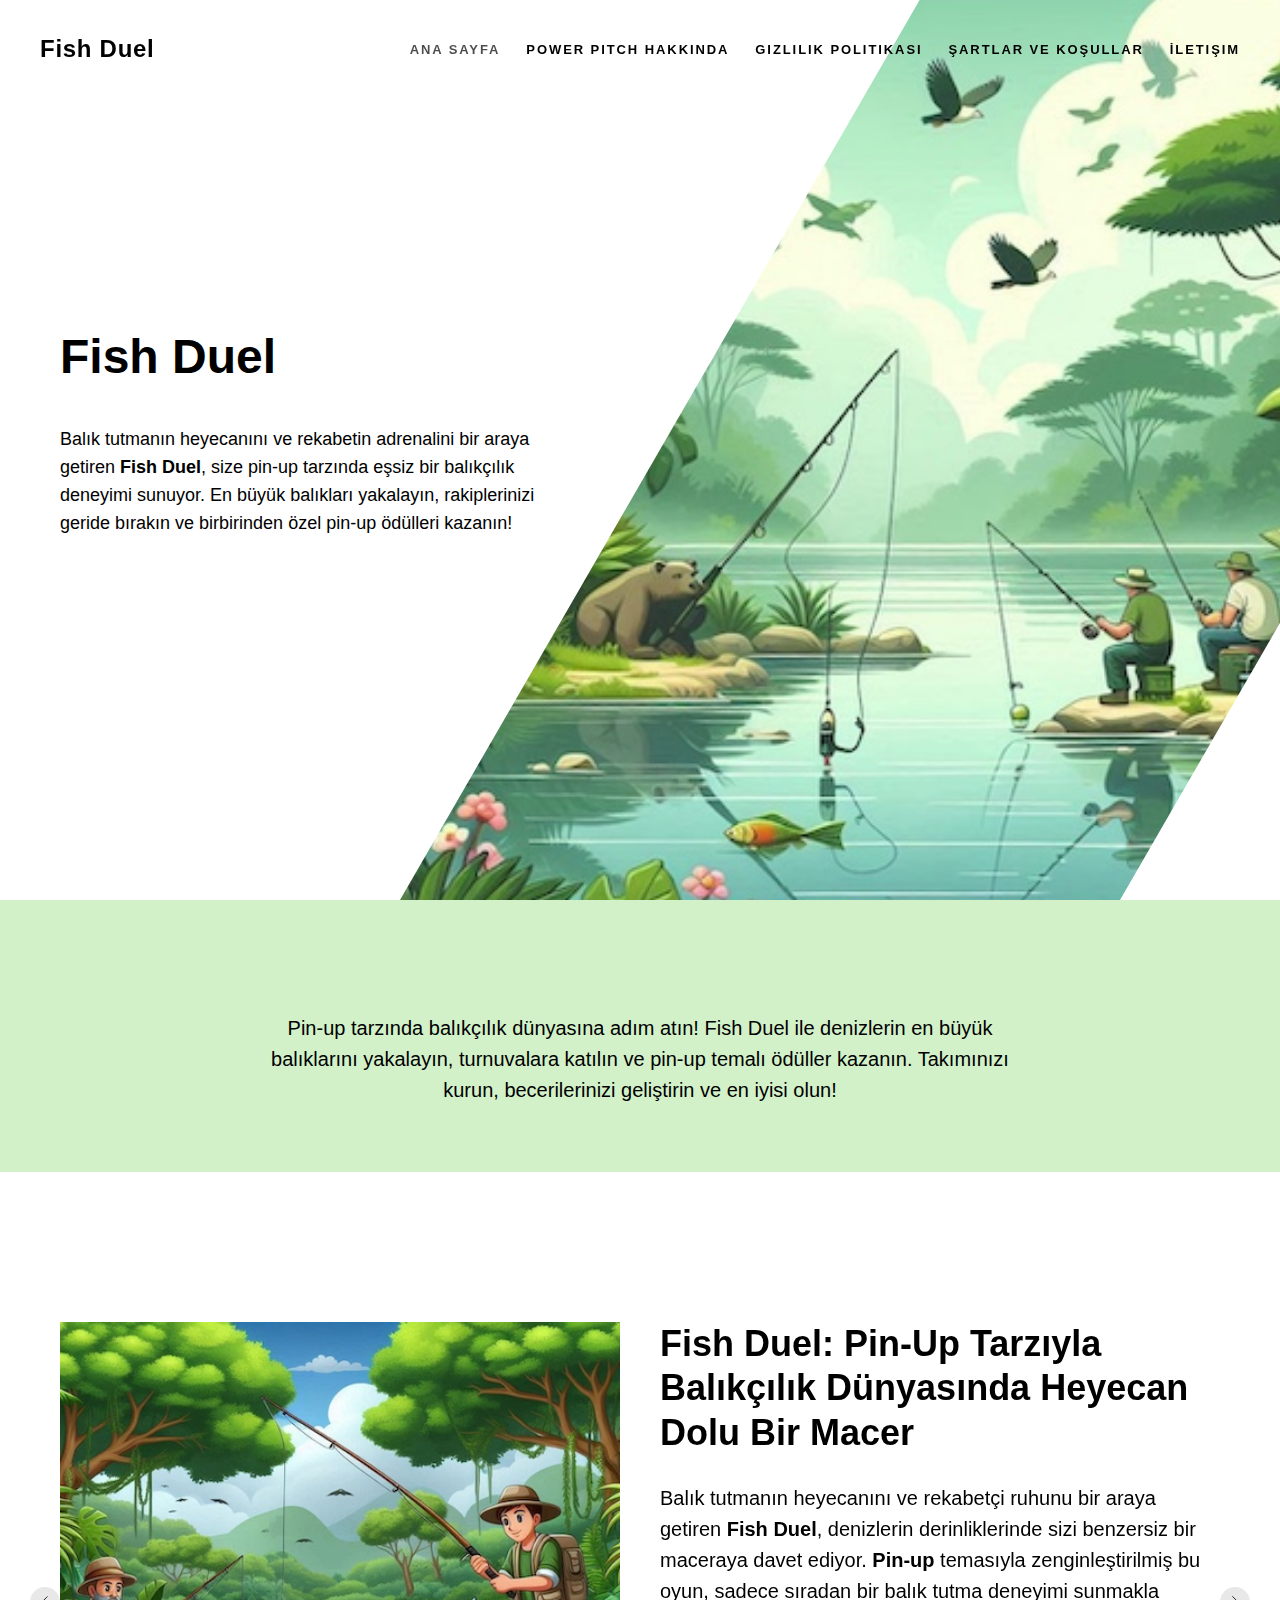
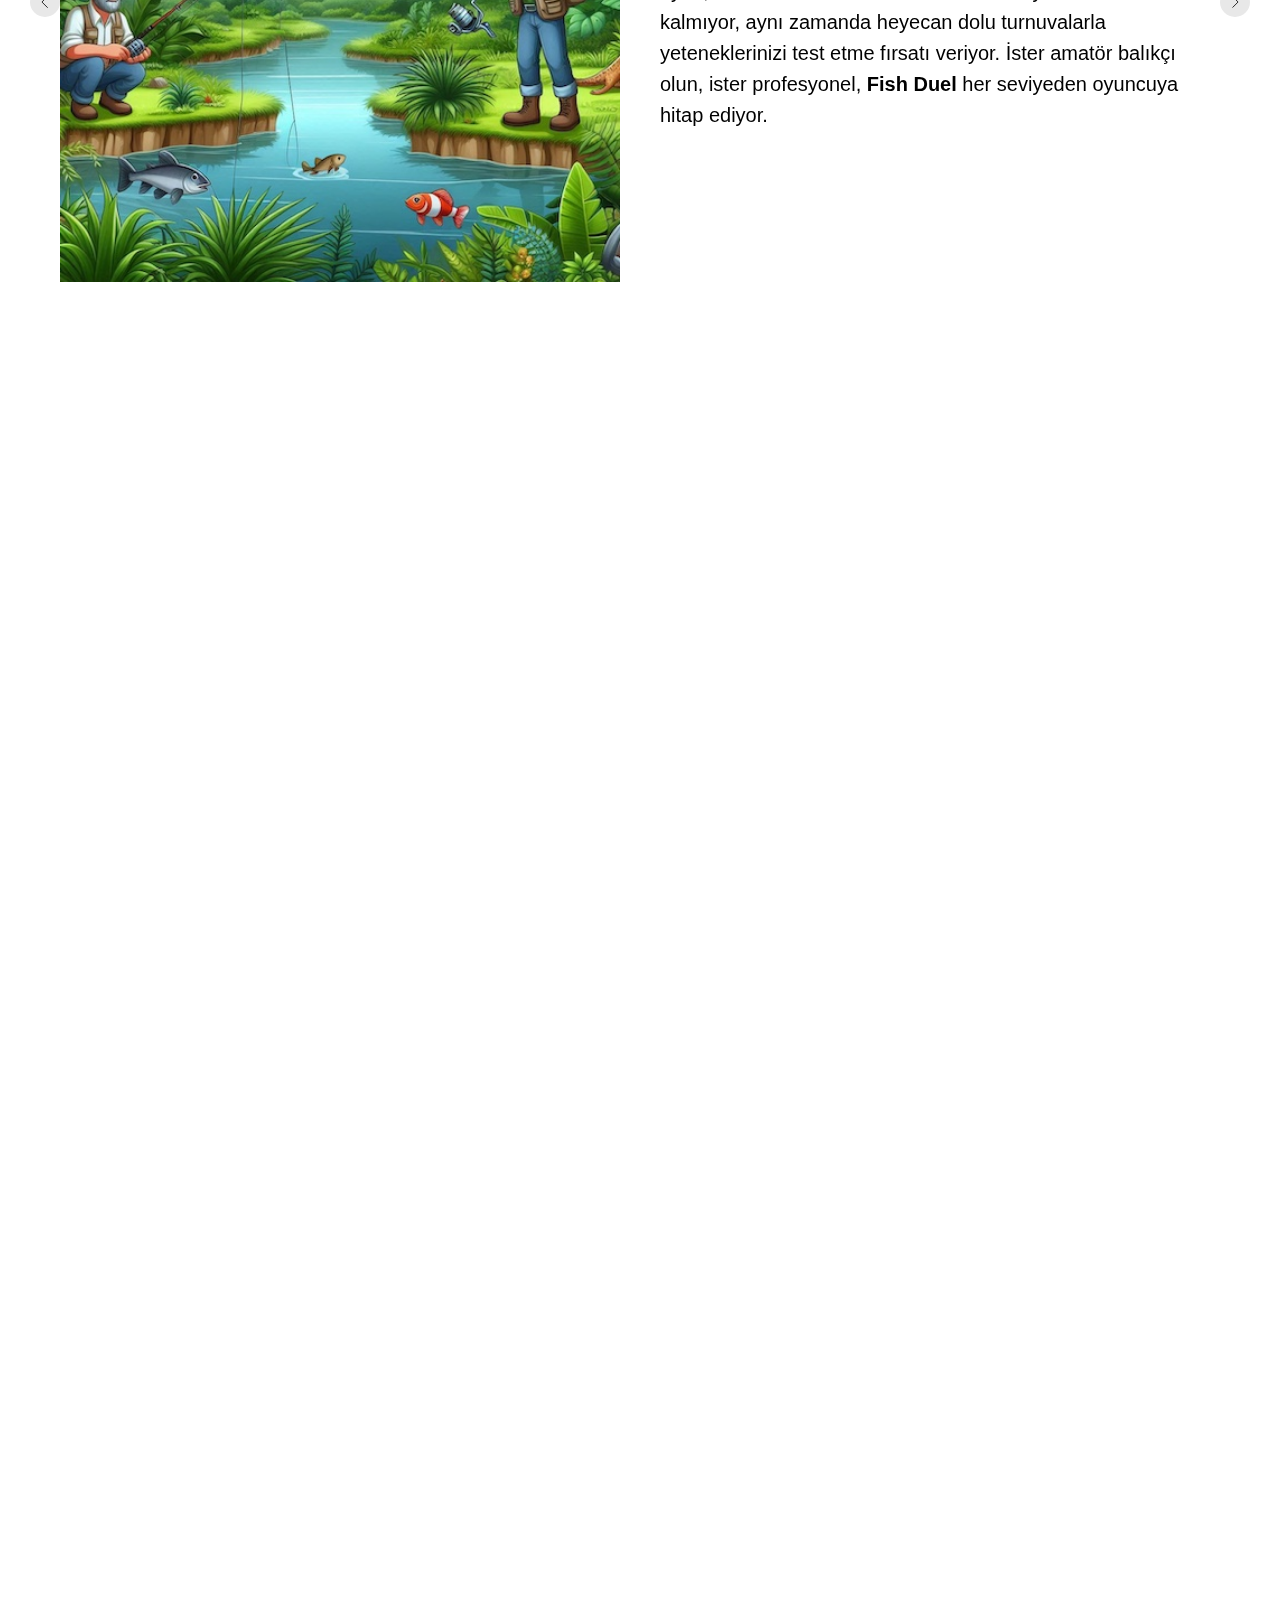
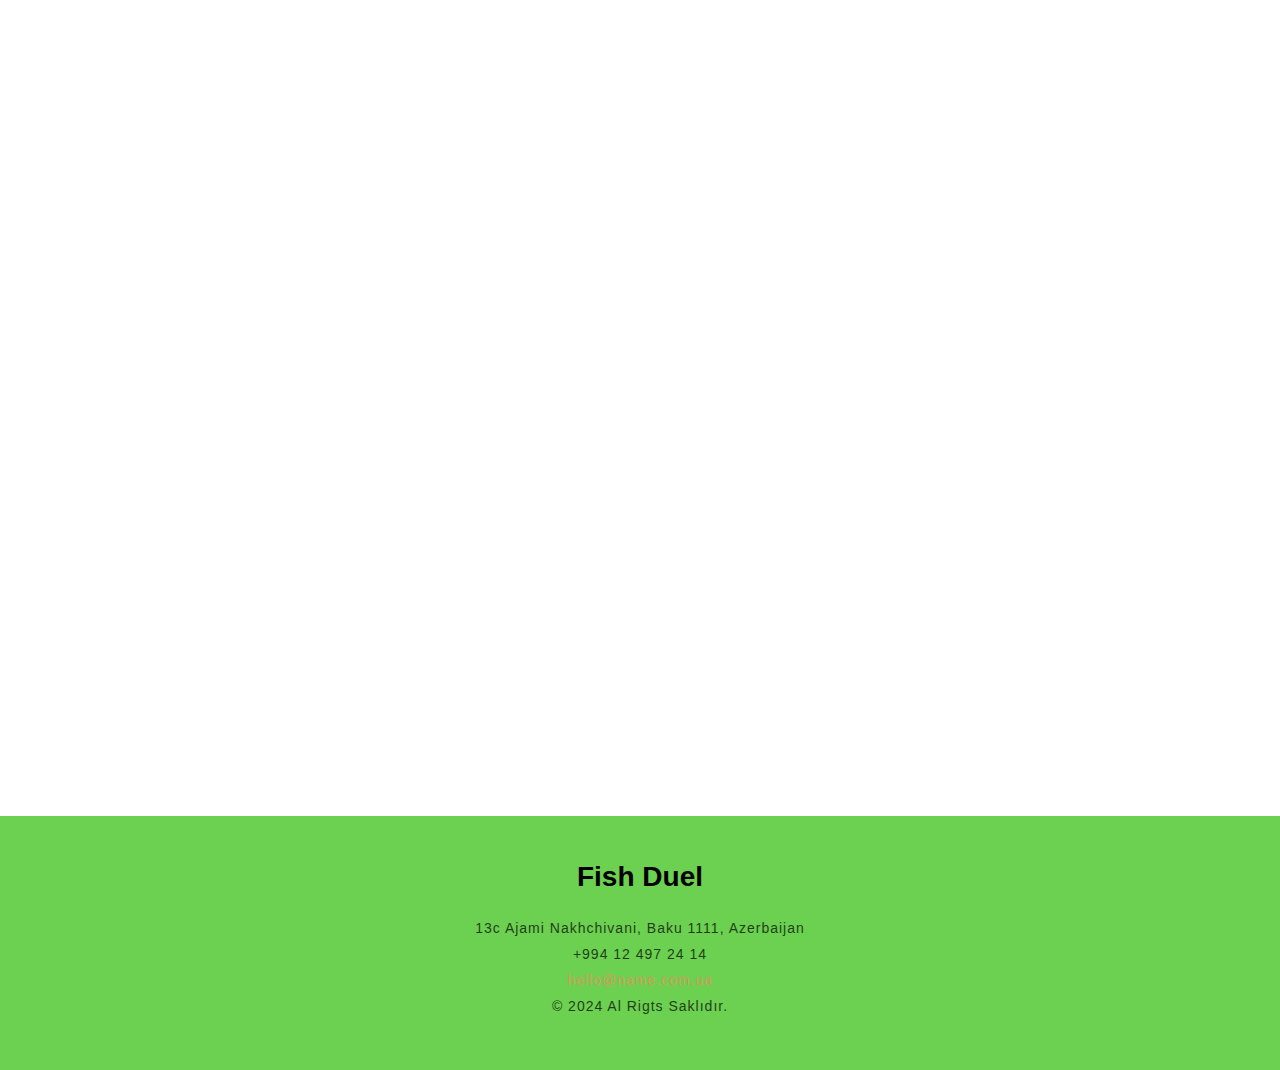
==== commit 16c50c57: "c" ====
--- a/index.html
+++ b/index.html
@@ -20,6 +20,7 @@
     <link rel="apple-touch-icon" sizes="180x180" href="favicon/apple-touch-icon.png">
     <link rel="icon" type="image/png" sizes="32x32" href="favicon/favicon-48x48.png">
     <link rel="manifest" href="favicon/site.webmanifest"> <!-- Assets -->
+    <link rel="preload" href="images/tild6437-3933-4263-b964-343935623131__designer_12.jpeg" as="image">
     <script src="https://neo.tildacdn.com/js/tilda-fallback-1.0.min.js" async charset="utf-8"></script>
     <link rel="stylesheet" href="css/tilda-grid-3.0.min.css" type="text/css" media="all" onerror="this.loaderr='y';"/>
     <link rel="stylesheet" href="css/tilda-blocks-page56588405.min.css?t=1729255779" type="text/css" media="all"
